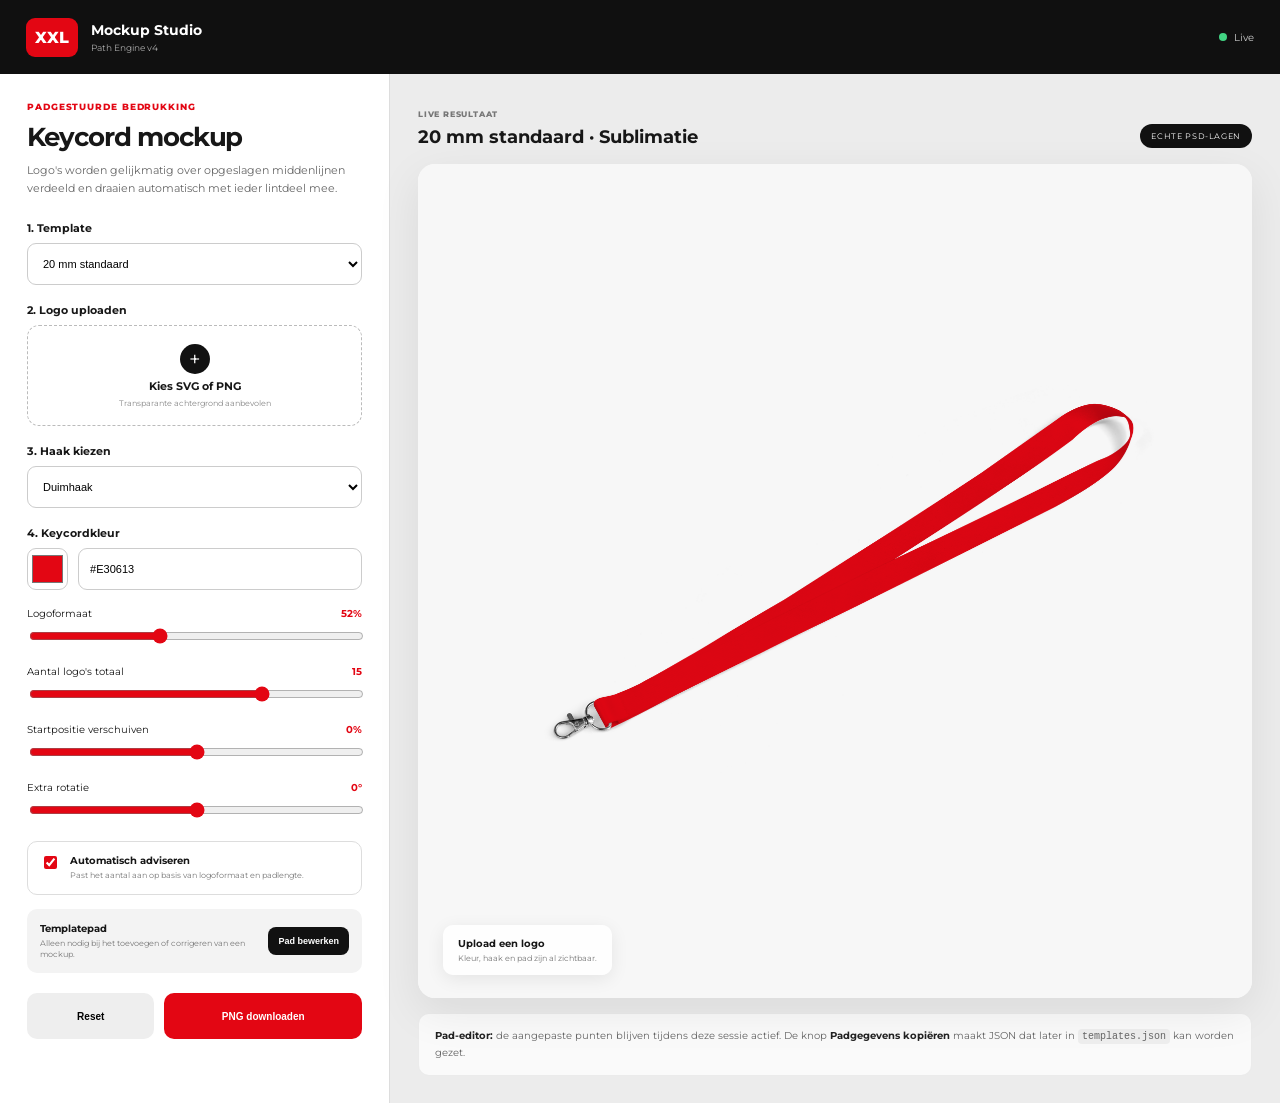
==== index.html @ 366a6222 "Add files via upload" ====
<!doctype html>
<html lang="nl">
<head>
  <meta charset="UTF-8">
  <meta name="viewport" content="width=device-width,initial-scale=1">
  <meta name="theme-color" content="#101010">
  <title>XXLGifts Mockup Studio</title>
  <link rel="preconnect" href="https://fonts.googleapis.com">
  <link rel="preconnect" href="https://fonts.gstatic.com" crossorigin>
  <link href="https://fonts.googleapis.com/css2?family=Montserrat:wght@400;500;600;700;800&display=swap" rel="stylesheet">
  <link rel="stylesheet" href="styles.css">
</head>
<body>
<header class="topbar">
  <div class="brandmark">XXL</div>
  <div class="brandcopy"><strong>Mockup Studio</strong><span>Path Engine v4</span></div>
  <div class="live"><i></i> Live</div>
</header>

<main class="workspace">
  <aside class="controls">
    <p class="eyebrow">Padgestuurde bedrukking</p>
    <h1>Keycord mockup</h1>
    <p class="intro">Logo's worden gelijkmatig over opgeslagen middenlijnen verdeeld en draaien automatisch met ieder lintdeel mee.</p>

    <label class="title">1. Template</label>
    <select id="template"></select>

    <label class="title">2. Logo uploaden</label>
    <label class="upload">
      <span class="plus">+</span>
      <b id="filename">Kies SVG of PNG</b>
      <small>Transparante achtergrond aanbevolen</small>
      <input id="logoInput" type="file" accept=".svg,.png,.jpg,.jpeg,.webp,image/*">
    </label>

    <label class="title">3. Haak kiezen</label>
    <select id="hook"></select>

    <label class="title">4. Keycordkleur</label>
    <div class="colorrow">
      <input id="color" type="color" value="#e30613">
      <input id="hex" value="#E30613" maxlength="7">
    </div>

    <label class="range-label"><span>Logoformaat</span><b id="sizeValue">52%</b></label>
    <input id="size" type="range" min="25" max="95" value="52">

    <label class="range-label"><span>Aantal logo's totaal</span><b id="countValue">12</b></label>
    <input id="logoCount" type="range" min="3" max="20" value="12">

    <label class="range-label"><span>Startpositie verschuiven</span><b id="offsetValue">0%</b></label>
    <input id="offset" type="range" min="-45" max="45" value="0">

    <label class="range-label"><span>Extra rotatie</span><b id="rotationValue">0°</b></label>
    <input id="rotation" type="range" min="-15" max="15" value="0">

    <label class="checkrow">
      <input id="autoCount" type="checkbox" checked>
      <span><b>Automatisch adviseren</b><small>Past het aantal aan op basis van logoformaat en padlengte.</small></span>
    </label>

    <div class="editorbox">
      <div>
        <b>Templatepad</b>
        <small>Alleen nodig bij het toevoegen of corrigeren van een mockup.</small>
      </div>
      <button id="editPath" type="button">Pad bewerken</button>
    </div>

    <div id="editorControls" class="editor-controls hidden">
      <label class="title">Lintdeel</label>
      <select id="pathSelect"></select>
      <div class="editor-actions">
        <button id="undoPoint" type="button">Laatste punt weg</button>
        <button id="clearPath" type="button">Pad leegmaken</button>
      </div>
      <button id="savePath" class="save-path" type="button">Pad gereed</button>
      <p>Klik op de preview om punten te zetten. Sleep een bestaand punt om het te verplaatsen.</p>
    </div>

    <div class="actions">
      <button id="reset" class="secondary">Reset</button>
      <button id="download" class="primary">PNG downloaden</button>
    </div>
  </aside>

  <section class="preview">
    <div class="previewhead">
      <div><small>LIVE RESULTAAT</small><h2 id="previewTitle">Template laden…</h2></div>
      <span id="modeBadge">ECHTE PSD-LAGEN</span>
    </div>
    <div id="stage" class="stage">
      <canvas id="canvas"></canvas>
      <div id="empty"><b>Upload een logo</b><small>Kleur, haak en pad zijn al zichtbaar.</small></div>
      <div id="loading">Mockup laden…</div>
      <div id="editorHint" class="editor-hint hidden">Klik over het midden van het lint · sleep punten om te corrigeren</div>
    </div>
    <div class="note"><b>Pad-editor:</b> de aangepaste punten blijven tijdens deze sessie actief. De knop <b>Padgegevens kopiëren</b> maakt JSON dat later in <code>templates.json</code> kan worden gezet.</div>
    <button id="copyPath" class="copy-path hidden" type="button">Padgegevens kopiëren</button>
  </section>
</main>
<script src="app.js"></script>
</body>
</html>
---- styles.css ----
*{box-sizing:border-box}body{margin:0;background:#ececec;color:#171717;font-family:Montserrat,Arial,sans-serif}.topbar{height:74px;background:#101010;color:#fff;display:flex;align-items:center;padding:0 26px;gap:13px}.brandmark{background:#e30613;border-radius:9px;padding:10px 9px;font-weight:800}.brandcopy{display:flex;flex-direction:column;gap:3px}.brandcopy strong{font-size:14px}.brandcopy span{font-size:9px;color:#aaa}.live{margin-left:auto;font-size:10px;color:#ccc;display:flex;align-items:center;gap:7px}.live i{width:8px;height:8px;border-radius:50%;background:#42d483}.workspace{display:grid;grid-template-columns:390px minmax(0,1fr);min-height:calc(100vh - 74px)}.controls{background:#fff;padding:27px;border-right:1px solid #ddd}.eyebrow{color:#e30613;font-size:9px;font-weight:800;letter-spacing:.1em;text-transform:uppercase;margin:0}h1{font-size:26px;letter-spacing:-.04em;margin:9px 0}.intro{font-size:11px;line-height:1.6;color:#666;margin:0 0 24px}.title{display:block;font-size:11px;font-weight:700;margin:18px 0 8px}.upload{height:101px;border:1.5px dashed #bbb;border-radius:12px;display:flex;position:relative;flex-direction:column;align-items:center;justify-content:center;gap:5px;cursor:pointer}.upload:hover{border-color:#e30613;background:#fff8f8}.upload input{position:absolute;inset:0;opacity:0}.upload b{font-size:11px;max-width:275px;overflow:hidden;text-overflow:ellipsis;white-space:nowrap}.upload small{font-size:8px;color:#888}.plus{width:30px;height:30px;border-radius:50%;background:#111;color:#fff;display:flex;align-items:center;justify-content:center;font-size:20px}select,.colorrow input:last-child{width:100%;height:42px;border:1px solid #ccc;border-radius:9px;background:#fff;padding:0 11px;font-size:11px}.colorrow{display:flex;gap:10px}.colorrow input[type=color]{width:48px;height:42px;border:1px solid #ccc;border-radius:9px;padding:2px;background:#fff}.range-label{display:flex;justify-content:space-between;font-size:10px;margin:17px 0 6px}.range-label b{color:#e30613}input[type=range]{width:100%;accent-color:#e30613}.checkrow{display:flex;align-items:flex-start;gap:10px;margin-top:19px;padding:12px;border:1px solid #ddd;border-radius:10px}.checkrow input{margin-top:2px;accent-color:#e30613}.checkrow span{display:flex;flex-direction:column;gap:3px}.checkrow b{font-size:10px}.checkrow small{font-size:8px;line-height:1.45;color:#777}.editorbox{display:flex;align-items:center;justify-content:space-between;gap:12px;margin-top:14px;padding:13px;background:#f3f3f3;border-radius:10px}.editorbox>div{display:flex;flex-direction:column;gap:3px}.editorbox b{font-size:10px}.editorbox small{font-size:8px;line-height:1.4;color:#777}.editorbox button,.editor-actions button,.save-path,.copy-path{border:0;border-radius:8px;font-size:9px;font-weight:800;cursor:pointer}.editorbox button{background:#111;color:#fff;padding:9px 10px;white-space:nowrap}.editor-controls{margin-top:10px;padding:13px;border:1px solid #ddd;border-radius:10px}.editor-controls .title{margin-top:0}.editor-actions{display:grid;grid-template-columns:1fr 1fr;gap:7px;margin-top:8px}.editor-actions button{padding:9px;background:#eee}.save-path{width:100%;margin-top:8px;padding:10px;background:#e30613;color:#fff}.editor-controls p{font-size:8px;line-height:1.45;color:#777;margin:9px 0 0}.hidden{display:none!important}.actions{display:grid;grid-template-columns:1fr 1.55fr;gap:10px;margin-top:20px}.actions button{height:46px;border:0;border-radius:10px;font-size:10px;font-weight:800;cursor:pointer}.secondary{background:#eee}.primary{background:#e30613;color:#fff}.preview{padding:28px;min-width:0}.previewhead{display:flex;align-items:end;justify-content:space-between;margin-bottom:16px}.previewhead small{font-size:8px;color:#777;font-weight:800;letter-spacing:.1em}.previewhead h2{font-size:18px;margin:5px 0 0}.previewhead>span{background:#111;color:#fff;border-radius:99px;padding:7px 11px;font-size:8px;letter-spacing:.08em}.stage{position:relative;background:#f6f6f6;border-radius:17px;overflow:hidden;box-shadow:0 14px 45px rgba(0,0,0,.08);aspect-ratio:1/1;touch-action:none}.stage.editing{outline:3px solid #e30613;outline-offset:3px}.stage canvas{width:100%;height:100%;display:block}.stage #empty{position:absolute;left:25px;bottom:23px;background:rgba(255,255,255,.9);padding:12px 15px;border-radius:10px;display:flex;flex-direction:column;gap:3px;box-shadow:0 4px 18px rgba(0,0,0,.08)}#empty b{font-size:10px}#empty small{font-size:8px;color:#777}#loading{position:absolute;inset:0;display:flex;align-items:center;justify-content:center;background:#f4f4f4;font-size:11px;font-weight:700}.editor-hint{position:absolute;top:15px;left:50%;transform:translateX(-50%);background:#e30613;color:#fff;padding:9px 12px;border-radius:99px;font-size:8px;font-weight:700;white-space:nowrap}.note{margin-top:15px;background:rgba(255,255,255,.72);border:1px solid rgba(0,0,0,.06);border-radius:11px;padding:14px 16px;font-size:10px;line-height:1.6;color:#666}.note b{color:#222}.note code{font-family:monospace;background:#eee;padding:2px 4px;border-radius:4px}.copy-path{margin-top:10px;padding:11px 14px;background:#111;color:#fff}@media(max-width:850px){.workspace{grid-template-columns:1fr}.controls{border-right:0}.preview{padding:18px}.topbar{height:68px}.workspace{min-height:calc(100vh - 68px)}}
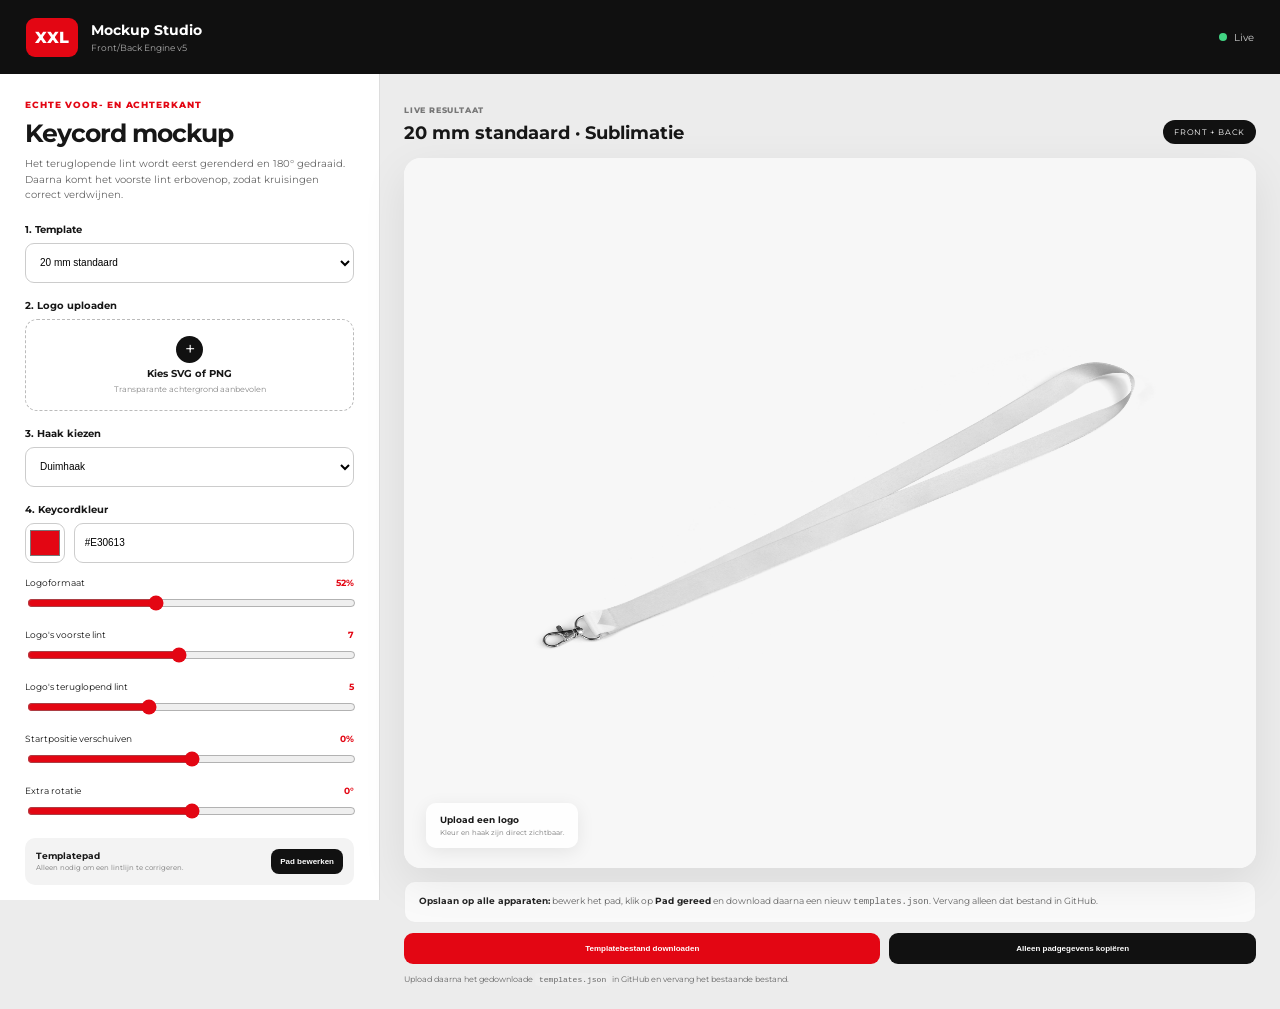
==== commit ec581476: "Add files via upload" ====
--- a/index.html
+++ b/index.html
@@ -13,15 +13,15 @@
 <body>
 <header class="topbar">
   <div class="brandmark">XXL</div>
-  <div class="brandcopy"><strong>Mockup Studio</strong><span>Path Engine v4</span></div>
+  <div class="brandcopy"><strong>Mockup Studio</strong><span>Front/Back Engine v5</span></div>
   <div class="live"><i></i> Live</div>
 </header>
 
 <main class="workspace">
   <aside class="controls">
-    <p class="eyebrow">Padgestuurde bedrukking</p>
+    <p class="eyebrow">Echte voor- en achterkant</p>
     <h1>Keycord mockup</h1>
-    <p class="intro">Logo's worden gelijkmatig over opgeslagen middenlijnen verdeeld en draaien automatisch met ieder lintdeel mee.</p>
+    <p class="intro">Het teruglopende lint wordt eerst gerenderd en 180° gedraaid. Daarna komt het voorste lint erbovenop, zodat kruisingen correct verdwijnen.</p>
 
     <label class="title">1. Template</label>
     <select id="template"></select>
@@ -46,8 +46,11 @@
     <label class="range-label"><span>Logoformaat</span><b id="sizeValue">52%</b></label>
     <input id="size" type="range" min="25" max="95" value="52">
 
-    <label class="range-label"><span>Aantal logo's totaal</span><b id="countValue">12</b></label>
-    <input id="logoCount" type="range" min="3" max="20" value="12">
+    <label class="range-label"><span>Logo's voorste lint</span><b id="frontCountValue">7</b></label>
+    <input id="frontCount" type="range" min="1" max="14" value="7">
+
+    <label class="range-label"><span>Logo's teruglopend lint</span><b id="backCountValue">5</b></label>
+    <input id="backCount" type="range" min="1" max="12" value="5">
 
     <label class="range-label"><span>Startpositie verschuiven</span><b id="offsetValue">0%</b></label>
     <input id="offset" type="range" min="-45" max="45" value="0">
@@ -55,16 +58,8 @@
     <label class="range-label"><span>Extra rotatie</span><b id="rotationValue">0°</b></label>
     <input id="rotation" type="range" min="-15" max="15" value="0">
 
-    <label class="checkrow">
-      <input id="autoCount" type="checkbox" checked>
-      <span><b>Automatisch adviseren</b><small>Past het aantal aan op basis van logoformaat en padlengte.</small></span>
-    </label>
-
     <div class="editorbox">
-      <div>
-        <b>Templatepad</b>
-        <small>Alleen nodig bij het toevoegen of corrigeren van een mockup.</small>
-      </div>
+      <div><b>Templatepad</b><small>Alleen nodig om een lintlijn te corrigeren.</small></div>
       <button id="editPath" type="button">Pad bewerken</button>
     </div>
 
@@ -76,7 +71,7 @@
         <button id="clearPath" type="button">Pad leegmaken</button>
       </div>
       <button id="savePath" class="save-path" type="button">Pad gereed</button>
-      <p>Klik op de preview om punten te zetten. Sleep een bestaand punt om het te verplaatsen.</p>
+      <p>Klik in de preview om punten toe te voegen. Sleep een bestaand punt om het te verplaatsen.</p>
     </div>
 
     <div class="actions">
@@ -88,16 +83,20 @@
   <section class="preview">
     <div class="previewhead">
       <div><small>LIVE RESULTAAT</small><h2 id="previewTitle">Template laden…</h2></div>
-      <span id="modeBadge">ECHTE PSD-LAGEN</span>
+      <span id="modeBadge">FRONT + BACK</span>
     </div>
     <div id="stage" class="stage">
       <canvas id="canvas"></canvas>
-      <div id="empty"><b>Upload een logo</b><small>Kleur, haak en pad zijn al zichtbaar.</small></div>
+      <div id="empty"><b>Upload een logo</b><small>Kleur en haak zijn direct zichtbaar.</small></div>
       <div id="loading">Mockup laden…</div>
-      <div id="editorHint" class="editor-hint hidden">Klik over het midden van het lint · sleep punten om te corrigeren</div>
+      <div id="editorHint" class="editor-hint hidden">Klik over het midden van het lint · sleep om te corrigeren</div>
     </div>
-    <div class="note"><b>Pad-editor:</b> de aangepaste punten blijven tijdens deze sessie actief. De knop <b>Padgegevens kopiëren</b> maakt JSON dat later in <code>templates.json</code> kan worden gezet.</div>
-    <button id="copyPath" class="copy-path hidden" type="button">Padgegevens kopiëren</button>
+    <div class="note"><b>Opslaan op alle apparaten:</b> bewerk het pad, klik op <b>Pad gereed</b> en download daarna een nieuw <code>templates.json</code>. Vervang alleen dat bestand in GitHub.</div>
+    <div id="saveTools" class="save-tools hidden">
+      <button id="downloadTemplate" class="download-template" type="button">Templatebestand downloaden</button>
+      <button id="copyPath" class="copy-path" type="button">Alleen padgegevens kopiëren</button>
+      <small>Upload daarna het gedownloade <code>templates.json</code> in GitHub en vervang het bestaande bestand.</small>
+    </div>
   </section>
 </main>
 <script src="app.js"></script>
--- a/styles.css
+++ b/styles.css
@@ -1 +1,7 @@
-*{box-sizing:border-box}body{margin:0;background:#ececec;color:#171717;font-family:Montserrat,Arial,sans-serif}.topbar{height:74px;background:#101010;color:#fff;display:flex;align-items:center;padding:0 26px;gap:13px}.brandmark{background:#e30613;border-radius:9px;padding:10px 9px;font-weight:800}.brandcopy{display:flex;flex-direction:column;gap:3px}.brandcopy strong{font-size:14px}.brandcopy span{font-size:9px;color:#aaa}.live{margin-left:auto;font-size:10px;color:#ccc;display:flex;align-items:center;gap:7px}.live i{width:8px;height:8px;border-radius:50%;background:#42d483}.workspace{display:grid;grid-template-columns:390px minmax(0,1fr);min-height:calc(100vh - 74px)}.controls{background:#fff;padding:27px;border-right:1px solid #ddd}.eyebrow{color:#e30613;font-size:9px;font-weight:800;letter-spacing:.1em;text-transform:uppercase;margin:0}h1{font-size:26px;letter-spacing:-.04em;margin:9px 0}.intro{font-size:11px;line-height:1.6;color:#666;margin:0 0 24px}.title{display:block;font-size:11px;font-weight:700;margin:18px 0 8px}.upload{height:101px;border:1.5px dashed #bbb;border-radius:12px;display:flex;position:relative;flex-direction:column;align-items:center;justify-content:center;gap:5px;cursor:pointer}.upload:hover{border-color:#e30613;background:#fff8f8}.upload input{position:absolute;inset:0;opacity:0}.upload b{font-size:11px;max-width:275px;overflow:hidden;text-overflow:ellipsis;white-space:nowrap}.upload small{font-size:8px;color:#888}.plus{width:30px;height:30px;border-radius:50%;background:#111;color:#fff;display:flex;align-items:center;justify-content:center;font-size:20px}select,.colorrow input:last-child{width:100%;height:42px;border:1px solid #ccc;border-radius:9px;background:#fff;padding:0 11px;font-size:11px}.colorrow{display:flex;gap:10px}.colorrow input[type=color]{width:48px;height:42px;border:1px solid #ccc;border-radius:9px;padding:2px;background:#fff}.range-label{display:flex;justify-content:space-between;font-size:10px;margin:17px 0 6px}.range-label b{color:#e30613}input[type=range]{width:100%;accent-color:#e30613}.checkrow{display:flex;align-items:flex-start;gap:10px;margin-top:19px;padding:12px;border:1px solid #ddd;border-radius:10px}.checkrow input{margin-top:2px;accent-color:#e30613}.checkrow span{display:flex;flex-direction:column;gap:3px}.checkrow b{font-size:10px}.checkrow small{font-size:8px;line-height:1.45;color:#777}.editorbox{display:flex;align-items:center;justify-content:space-between;gap:12px;margin-top:14px;padding:13px;background:#f3f3f3;border-radius:10px}.editorbox>div{display:flex;flex-direction:column;gap:3px}.editorbox b{font-size:10px}.editorbox small{font-size:8px;line-height:1.4;color:#777}.editorbox button,.editor-actions button,.save-path,.copy-path{border:0;border-radius:8px;font-size:9px;font-weight:800;cursor:pointer}.editorbox button{background:#111;color:#fff;padding:9px 10px;white-space:nowrap}.editor-controls{margin-top:10px;padding:13px;border:1px solid #ddd;border-radius:10px}.editor-controls .title{margin-top:0}.editor-actions{display:grid;grid-template-columns:1fr 1fr;gap:7px;margin-top:8px}.editor-actions button{padding:9px;background:#eee}.save-path{width:100%;margin-top:8px;padding:10px;background:#e30613;color:#fff}.editor-controls p{font-size:8px;line-height:1.45;color:#777;margin:9px 0 0}.hidden{display:none!important}.actions{display:grid;grid-template-columns:1fr 1.55fr;gap:10px;margin-top:20px}.actions button{height:46px;border:0;border-radius:10px;font-size:10px;font-weight:800;cursor:pointer}.secondary{background:#eee}.primary{background:#e30613;color:#fff}.preview{padding:28px;min-width:0}.previewhead{display:flex;align-items:end;justify-content:space-between;margin-bottom:16px}.previewhead small{font-size:8px;color:#777;font-weight:800;letter-spacing:.1em}.previewhead h2{font-size:18px;margin:5px 0 0}.previewhead>span{background:#111;color:#fff;border-radius:99px;padding:7px 11px;font-size:8px;letter-spacing:.08em}.stage{position:relative;background:#f6f6f6;border-radius:17px;overflow:hidden;box-shadow:0 14px 45px rgba(0,0,0,.08);aspect-ratio:1/1;touch-action:none}.stage.editing{outline:3px solid #e30613;outline-offset:3px}.stage canvas{width:100%;height:100%;display:block}.stage #empty{position:absolute;left:25px;bottom:23px;background:rgba(255,255,255,.9);padding:12px 15px;border-radius:10px;display:flex;flex-direction:column;gap:3px;box-shadow:0 4px 18px rgba(0,0,0,.08)}#empty b{font-size:10px}#empty small{font-size:8px;color:#777}#loading{position:absolute;inset:0;display:flex;align-items:center;justify-content:center;background:#f4f4f4;font-size:11px;font-weight:700}.editor-hint{position:absolute;top:15px;left:50%;transform:translateX(-50%);background:#e30613;color:#fff;padding:9px 12px;border-radius:99px;font-size:8px;font-weight:700;white-space:nowrap}.note{margin-top:15px;background:rgba(255,255,255,.72);border:1px solid rgba(0,0,0,.06);border-radius:11px;padding:14px 16px;font-size:10px;line-height:1.6;color:#666}.note b{color:#222}.note code{font-family:monospace;background:#eee;padding:2px 4px;border-radius:4px}.copy-path{margin-top:10px;padding:11px 14px;background:#111;color:#fff}@media(max-width:850px){.workspace{grid-template-columns:1fr}.controls{border-right:0}.preview{padding:18px}.topbar{height:68px}.workspace{min-height:calc(100vh - 68px)}}+*{box-sizing:border-box}body{margin:0;background:#ececec;color:#171717;font-family:Montserrat,Arial,sans-serif}.topbar{height:74px;background:#101010;color:#fff;display:flex;align-items:center;padding:0 26px;gap:13px}.brandmark{background:#e30613;border-radius:9px;padding:10px 9px;font-weight:800}.brandcopy{display:flex;flex-direction:column;gap:3px}.brandcopy strong{font-size:14px}.brandcopy span{font-size:9px;color:#aaa}.live{margin-left:auto;font-size:10px;color:#ccc;display:flex;align-items:center;gap:7px}.live i{width:8px;height:8px;border-radius:50%;background:#42d483}.workspace{display:grid;grid-template-columns:380px minmax(0,1fr);min-height:calc(100vh - 74px)}.controls{background:#fff;padding:25px;border-right:1px solid #ddd;max-height:calc(100vh - 74px);overflow:auto}.eyebrow{color:#e30613;font-size:9px;font-weight:800;letter-spacing:.1em;text-transform:uppercase;margin:0}h1{font-size:25px;letter-spacing:-.04em;margin:8px 0}.intro{font-size:10px;line-height:1.55;color:#666;margin:0 0 20px}.title{display:block;font-size:10px;font-weight:700;margin:16px 0 7px}.upload{height:92px;border:1.5px dashed #bbb;border-radius:12px;display:flex;position:relative;flex-direction:column;align-items:center;justify-content:center;gap:4px;cursor:pointer}.upload:hover{border-color:#e30613;background:#fff8f8}.upload input{position:absolute;inset:0;opacity:0}.upload b{font-size:10px;max-width:260px;overflow:hidden;text-overflow:ellipsis;white-space:nowrap}.upload small{font-size:8px;color:#888}.plus{width:27px;height:27px;border-radius:50%;background:#111;color:#fff;display:flex;align-items:center;justify-content:center;font-size:18px}select,.colorrow input:last-child{width:100%;height:40px;border:1px solid #ccc;border-radius:9px;background:#fff;padding:0 10px;font-size:10px}.colorrow{display:flex;gap:9px}.colorrow input[type=color]{width:46px;height:40px;border:1px solid #ccc;border-radius:9px;padding:2px;background:#fff}.range-label{display:flex;justify-content:space-between;font-size:9px;margin:14px 0 5px}.range-label b{color:#e30613}input[type=range]{width:100%;accent-color:#e30613}.editorbox{display:flex;align-items:center;justify-content:space-between;gap:10px;margin-top:15px;padding:11px;background:#f3f3f3;border-radius:10px}.editorbox>div{display:flex;flex-direction:column;gap:2px}.editorbox b{font-size:9px}.editorbox small{font-size:7px;line-height:1.4;color:#777}.editorbox button,.editor-actions button,.save-path,.copy-path{border:0;border-radius:8px;font-size:8px;font-weight:800;cursor:pointer}.editorbox button{background:#111;color:#fff;padding:8px 9px;white-space:nowrap}.editor-controls{margin-top:9px;padding:11px;border:1px solid #ddd;border-radius:10px}.editor-controls .title{margin-top:0}.editor-actions{display:grid;grid-template-columns:1fr 1fr;gap:7px;margin-top:8px}.editor-actions button{padding:8px;background:#eee}.save-path{width:100%;margin-top:7px;padding:9px;background:#e30613;color:#fff}.editor-controls p{font-size:7px;line-height:1.4;color:#777;margin:8px 0 0}.hidden{display:none!important}.actions{display:grid;grid-template-columns:1fr 1.55fr;gap:9px;margin-top:17px}.actions button{height:43px;border:0;border-radius:10px;font-size:9px;font-weight:800;cursor:pointer}.secondary{background:#eee}.primary{background:#e30613;color:#fff}.preview{padding:24px;min-width:0;display:flex;flex-direction:column;align-items:center}.previewhead,.stage,.note,.copy-path{width:min(100%,860px)}.previewhead{display:flex;align-items:end;justify-content:space-between;margin-bottom:14px}.previewhead small{font-size:8px;color:#777;font-weight:800;letter-spacing:.1em}.previewhead h2{font-size:18px;margin:5px 0 0}.previewhead>span{background:#111;color:#fff;border-radius:99px;padding:7px 11px;font-size:8px;letter-spacing:.08em}.stage{position:relative;background:#f6f6f6;border-radius:17px;overflow:hidden;box-shadow:0 14px 45px rgba(0,0,0,.08);aspect-ratio:1/1;touch-action:none;max-height:calc(100vh - 190px)}.stage.editing{outline:3px solid #e30613;outline-offset:3px}.stage canvas{width:100%;height:100%;display:block}.stage #empty{position:absolute;left:22px;bottom:20px;background:rgba(255,255,255,.9);padding:11px 14px;border-radius:10px;display:flex;flex-direction:column;gap:3px;box-shadow:0 4px 18px rgba(0,0,0,.08)}#empty b{font-size:9px}#empty small{font-size:7px;color:#777}#loading{position:absolute;inset:0;display:flex;align-items:center;justify-content:center;background:#f4f4f4;font-size:10px;font-weight:700}.editor-hint{position:absolute;top:14px;left:50%;transform:translateX(-50%);background:#e30613;color:#fff;padding:8px 11px;border-radius:99px;font-size:7px;font-weight:700;white-space:nowrap}.note{margin-top:13px;background:rgba(255,255,255,.72);border:1px solid rgba(0,0,0,.06);border-radius:11px;padding:12px 14px;font-size:9px;line-height:1.55;color:#666}.note b{color:#222}.copy-path{margin-top:9px;padding:10px 13px;background:#111;color:#fff}@media(max-width:950px){.workspace{grid-template-columns:350px minmax(0,1fr)}}@media(max-width:780px){.workspace{grid-template-columns:1fr}.controls{border-right:0;max-height:none}.preview{padding:18px}.topbar{height:68px}.workspace{min-height:calc(100vh - 68px)}.stage{max-height:none}}
+.save-tools{width:min(100%,860px);margin-top:10px;display:grid;grid-template-columns:1.3fr 1fr;gap:9px;align-items:center}
+.save-tools small{grid-column:1/-1;font-size:8px;color:#666;line-height:1.5}
+.download-template,.copy-path{border:0;border-radius:9px;padding:11px 13px;font-size:8px;font-weight:800;cursor:pointer}
+.download-template{background:#e30613;color:#fff}.copy-path{background:#111;color:#fff;margin-top:0}
+.save-tools code{font-family:monospace;background:#eee;padding:2px 4px;border-radius:4px}
+@media(max-width:620px){.save-tools{grid-template-columns:1fr}}
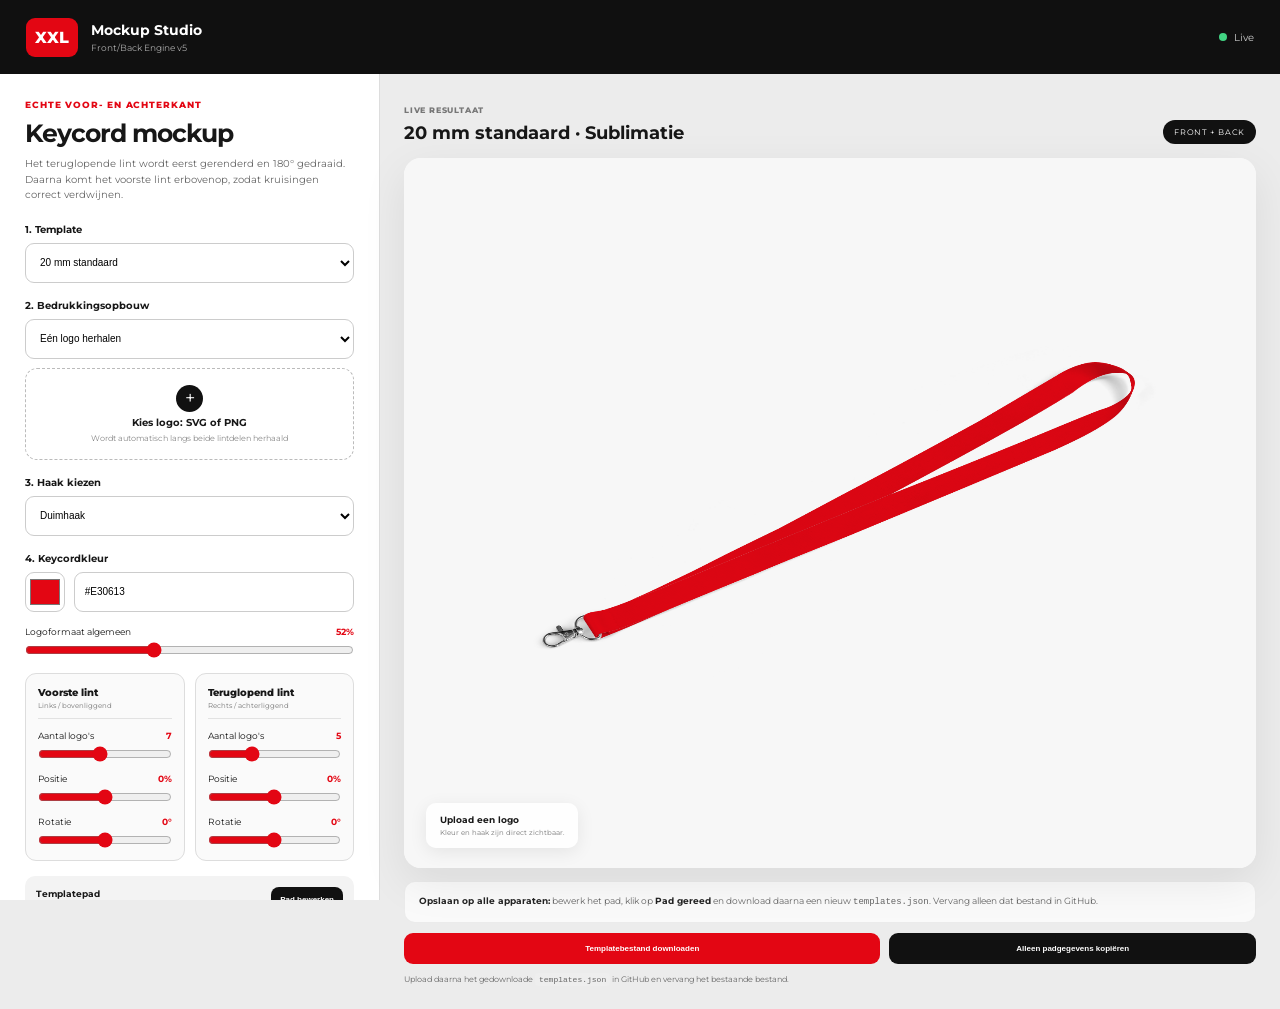
==== commit 5cdfcad0: "Add files via upload" ====
--- a/index.html
+++ b/index.html
@@ -26,13 +26,51 @@
     <label class="title">1. Template</label>
     <select id="template"></select>
 
-    <label class="title">2. Logo uploaden</label>
-    <label class="upload">
-      <span class="plus">+</span>
-      <b id="filename">Kies SVG of PNG</b>
-      <small>Transparante achtergrond aanbevolen</small>
-      <input id="logoInput" type="file" accept=".svg,.png,.jpg,.jpeg,.webp,image/*">
-    </label>
+    <label class="title">2. Bedrukkingsopbouw</label>
+    <select id="designMode">
+      <option value="repeat">Eén logo herhalen</option>
+      <option value="separate">Voorste en teruglopende lint apart</option>
+      <option value="continuous">Volledig doorlopend ontwerp</option>
+    </select>
+
+    <div id="repeatUpload" class="mode-panel">
+      <label class="upload">
+        <span class="plus">+</span>
+        <b id="filename">Kies logo: SVG of PNG</b>
+        <small>Wordt automatisch langs beide lintdelen herhaald</small>
+        <input id="logoInput" type="file" accept=".svg,.png,.jpg,.jpeg,.webp,image/*">
+      </label>
+    </div>
+
+    <div id="separateUploads" class="mode-panel hidden">
+      <div class="dual-upload">
+        <label class="upload compact-upload">
+          <span class="plus">+</span>
+          <b id="frontFilename">Ontwerp voorste lint</b>
+          <small>Logo, tekst of lijntekening</small>
+          <input id="frontDesignInput" type="file" accept=".svg,.png,.jpg,.jpeg,.webp,image/*">
+        </label>
+        <label class="upload compact-upload">
+          <span class="plus">+</span>
+          <b id="backFilename">Ontwerp teruglopend lint</b>
+          <small>Mag volledig anders zijn</small>
+          <input id="backDesignInput" type="file" accept=".svg,.png,.jpg,.jpeg,.webp,image/*">
+        </label>
+      </div>
+    </div>
+
+    <div id="continuousUpload" class="mode-panel hidden">
+      <label class="upload">
+        <span class="plus">+</span>
+        <b id="continuousFilename">Kies volledige lijntekening</b>
+        <small>Langwerpige SVG of PNG aanbevolen</small>
+        <input id="continuousDesignInput" type="file" accept=".svg,.png,.jpg,.jpeg,.webp,image/*">
+      </label>
+      <label class="checkrow continuous-check">
+        <input id="repeatContinuous" type="checkbox">
+        <span><b>Ontwerp herhalen</b><small>Uit = één ontwerp over de volledige zichtbare lengte.</small></span>
+      </label>
+    </div>
 
     <label class="title">3. Haak kiezen</label>
     <select id="hook"></select>
@@ -43,20 +81,55 @@
       <input id="hex" value="#E30613" maxlength="7">
     </div>
 
-    <label class="range-label"><span>Logoformaat</span><b id="sizeValue">52%</b></label>
-    <input id="size" type="range" min="25" max="95" value="52">
+    <label class="range-label"><span>Logoformaat algemeen</span><b id="sizeValue">52%</b></label>
+    <input id="size" class="full-range" type="range" min="25" max="95" value="52">
 
-    <label class="range-label"><span>Logo's voorste lint</span><b id="frontCountValue">7</b></label>
-    <input id="frontCount" type="range" min="1" max="14" value="7">
+    <div class="side-grid">
+      <section class="side-card">
+        <div class="side-title">
+          <span>Voorste lint</span>
+          <small>Links / bovenliggend</small>
+        </div>
 
-    <label class="range-label"><span>Logo's teruglopend lint</span><b id="backCountValue">5</b></label>
-    <input id="backCount" type="range" min="1" max="12" value="5">
+        <label class="range-label"><span>Aantal logo's</span><b id="frontCountValue">7</b></label>
+        <input id="frontCount" class="full-range" type="range" min="1" max="14" value="7">
 
-    <label class="range-label"><span>Startpositie verschuiven</span><b id="offsetValue">0%</b></label>
-    <input id="offset" type="range" min="-45" max="45" value="0">
+        <label class="range-label"><span>Positie</span><b id="frontOffsetValue">0%</b></label>
+        <input id="frontOffset" class="full-range" type="range" min="-45" max="45" value="0">
 
-    <label class="range-label"><span>Extra rotatie</span><b id="rotationValue">0°</b></label>
-    <input id="rotation" type="range" min="-15" max="15" value="0">
+        <label class="range-label"><span>Rotatie</span><b id="frontRotationValue">0°</b></label>
+        <input id="frontRotation" class="full-range" type="range" min="-25" max="25" value="0">
+      </section>
+
+      <section class="side-card">
+        <div class="side-title">
+          <span>Teruglopend lint</span>
+          <small>Rechts / achterliggend</small>
+        </div>
+
+        <label class="range-label"><span>Aantal logo's</span><b id="backCountValue">5</b></label>
+        <input id="backCount" class="full-range" type="range" min="1" max="14" value="5">
+
+        <label class="range-label"><span>Positie</span><b id="backOffsetValue">0%</b></label>
+        <input id="backOffset" class="full-range" type="range" min="-45" max="45" value="0">
+
+        <label class="range-label"><span>Rotatie</span><b id="backRotationValue">0°</b></label>
+        <input id="backRotation" class="full-range" type="range" min="-25" max="25" value="0">
+      </section>
+    </div>
+
+    <div id="continuousControls" class="continuous-controls hidden">
+      <label class="range-label"><span>Schaal doorlopend ontwerp</span><b id="continuousScaleValue">100%</b></label>
+      <input id="continuousScale" class="full-range" type="range" min="40" max="220" value="100">
+
+      <label class="range-label"><span>Ontwerp verschuiven</span><b id="continuousOffsetValue">0%</b></label>
+      <input id="continuousOffset" class="full-range" type="range" min="-100" max="100" value="0">
+
+      <label class="checkrow">
+        <input id="flipBackContinuous" type="checkbox" checked>
+        <span><b>Teruglopend lint omkeren</b><small>Zorgt dat de illustratie op de achterzijde natuurlijk doorloopt.</small></span>
+      </label>
+    </div>
 
     <div class="editorbox">
       <div><b>Templatepad</b><small>Alleen nodig om een lintlijn te corrigeren.</small></div>
--- a/styles.css
+++ b/styles.css
@@ -5,3 +5,30 @@
 .download-template{background:#e30613;color:#fff}.copy-path{background:#111;color:#fff;margin-top:0}
 .save-tools code{font-family:monospace;background:#eee;padding:2px 4px;border-radius:4px}
 @media(max-width:620px){.save-tools{grid-template-columns:1fr}}
+
+.full-range{display:block;width:100%;margin:0}
+.side-grid{display:grid;grid-template-columns:1fr 1fr;gap:10px;margin-top:15px}
+.side-card{padding:12px;border:1px solid #ddd;border-radius:11px;background:#fafafa;min-width:0}
+.side-title{display:flex;flex-direction:column;gap:2px;padding-bottom:8px;border-bottom:1px solid #e2e2e2;margin-bottom:8px}
+.side-title span{font-size:10px;font-weight:800}
+.side-title small{font-size:7px;color:#777}
+.side-card .range-label{margin-top:11px}
+.side-card input[type=range]{width:100%;min-width:0}
+@media(max-width:1120px) and (min-width:781px){
+  .side-grid{grid-template-columns:1fr}
+}
+@media(max-width:520px){
+  .side-grid{grid-template-columns:1fr}
+}
+
+.mode-panel{margin-top:9px}
+.dual-upload{display:grid;grid-template-columns:1fr 1fr;gap:9px}
+.compact-upload{height:104px;padding:8px;text-align:center}
+.compact-upload b{max-width:135px}
+.continuous-check{margin-top:9px}
+.continuous-controls{margin-top:12px;padding:12px;border:1px solid #ddd;border-radius:11px;background:#fafafa}
+.continuous-controls .checkrow{margin-top:14px;background:#fff}
+@media(max-width:520px){
+  .dual-upload{grid-template-columns:1fr}
+  .compact-upload b{max-width:260px}
+}
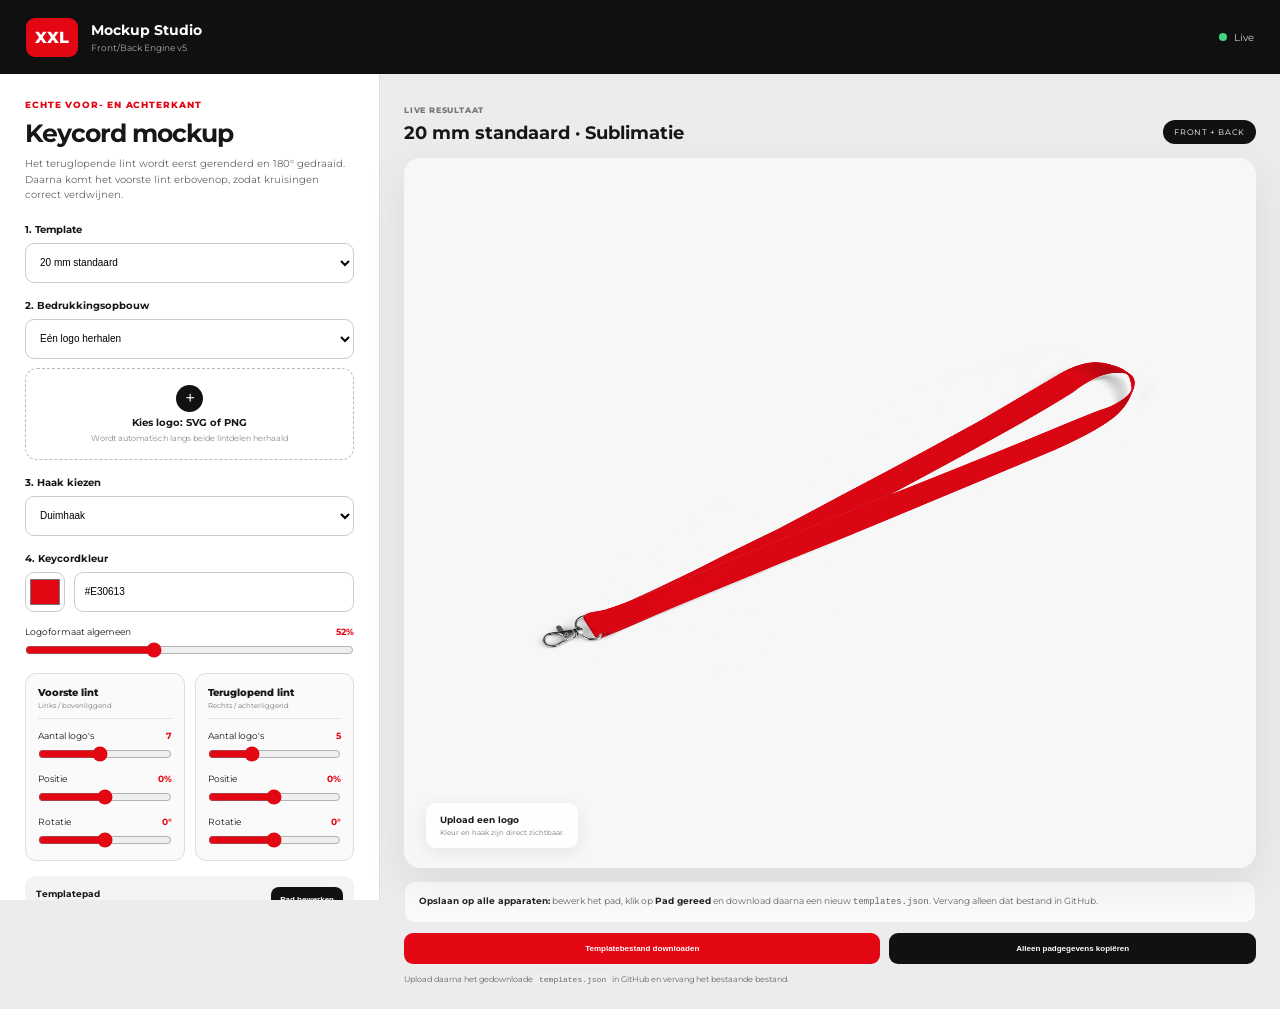
==== commit e75de5b6: "Add files via upload" ====
(no text change in the page or its own stylesheets)
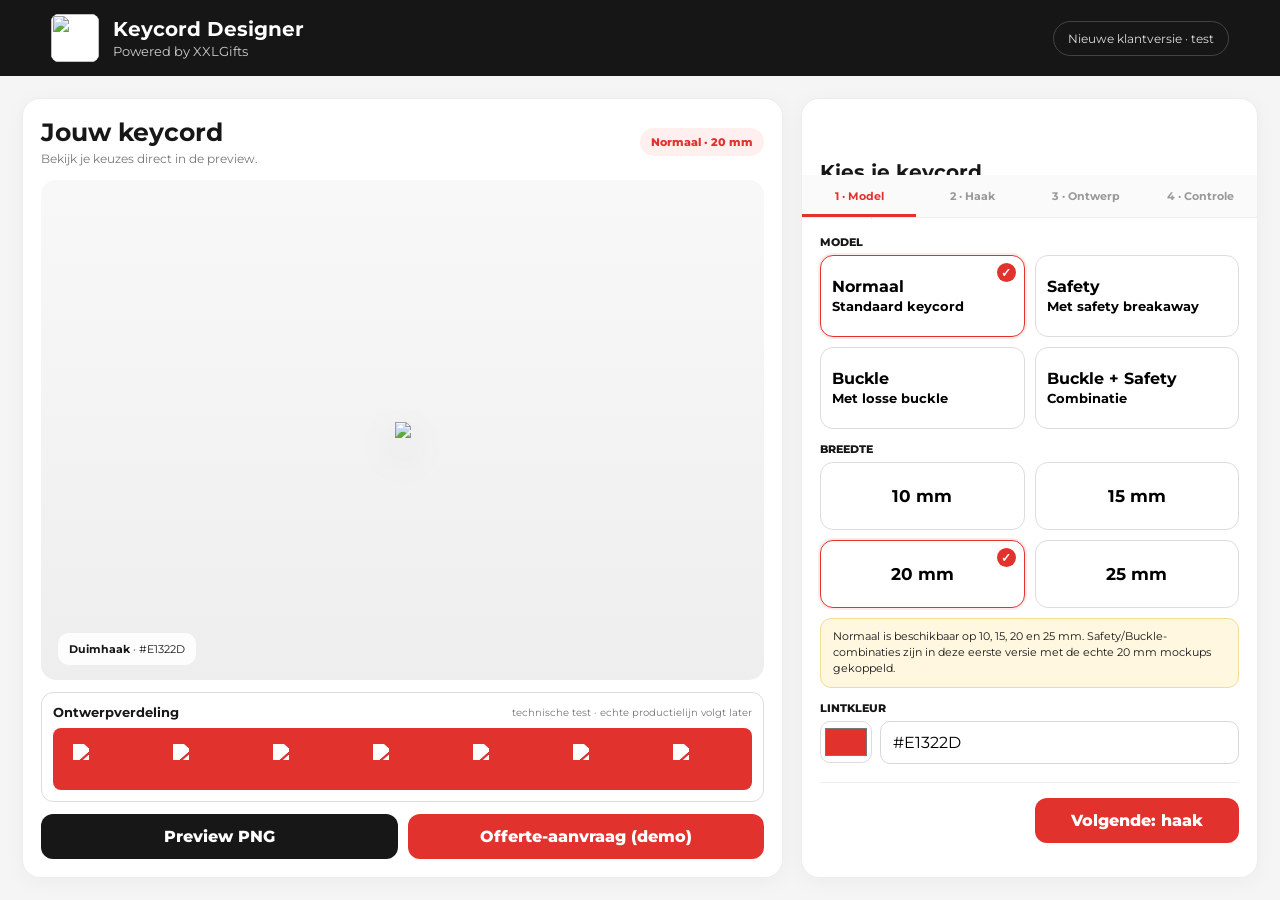
==== commit 622e642d: "Add files via upload" ====
--- a/index.html
+++ b/index.html
@@ -1,177 +1,223 @@
 <!doctype html>
 <html lang="nl">
 <head>
-  <meta charset="UTF-8">
-  <meta name="viewport" content="width=device-width,initial-scale=1">
-  <meta name="theme-color" content="#101010">
-  <title>XXLGifts Mockup Studio</title>
-  <link rel="preconnect" href="https://fonts.googleapis.com">
-  <link rel="preconnect" href="https://fonts.gstatic.com" crossorigin>
-  <link href="https://fonts.googleapis.com/css2?family=Montserrat:wght@400;500;600;700;800&display=swap" rel="stylesheet">
-  <link rel="stylesheet" href="styles.css">
+<meta charset="utf-8">
+<meta name="viewport" content="width=device-width,initial-scale=1">
+<title>XXLGifts Keycord Editor</title>
+<style>
+@import url('https://fonts.googleapis.com/css2?family=Montserrat:wght@400;500;600;700;800&display=swap');
+:root{--red:#e1322d;--black:#161616;--green:#34a853;--muted:#777;--line:#e7e7e7;--bg:#f5f5f5}
+*{box-sizing:border-box} body{margin:0;font-family:Montserrat,Arial,sans-serif;color:#171717;background:var(--bg)}
+button,input,select,textarea{font:inherit}
+.top{height:76px;background:#161616;color:white;display:flex;align-items:center;justify-content:space-between;padding:0 4vw;position:sticky;top:0;z-index:50}
+.brand{display:flex;align-items:center;gap:14px} .brand img{width:48px;height:48px;object-fit:contain;background:#fff;border-radius:8px}
+.brand strong{font-size:20px} .brand small{display:block;color:#ccc;margin-top:2px}
+.top-actions{display:flex;gap:10px} .pill{border:1px solid #444;border-radius:999px;padding:9px 14px;font-size:12px;color:#ddd}
+.shell{max-width:1500px;margin:auto;display:grid;grid-template-columns:minmax(520px,1.25fr) minmax(440px,.75fr);gap:18px;padding:22px}
+.preview-card,.panel{background:white;border-radius:18px;box-shadow:0 4px 22px #0000000a;border:1px solid #ededed}
+.preview-card{padding:18px;position:sticky;top:98px;height:calc(100vh - 120px);display:flex;flex-direction:column}
+.preview-head{display:flex;align-items:center;justify-content:space-between;gap:12px} h1{font-size:25px;margin:0} .preview-head p{margin:4px 0 0;color:#777;font-size:12px}
+.step-chip{background:#fff0ef;color:var(--red);font-size:11px;font-weight:800;padding:7px 11px;border-radius:999px}
+.mock-stage{flex:1;min-height:420px;margin-top:14px;background:linear-gradient(180deg,#f8f8f8,#eee);border-radius:15px;position:relative;display:grid;place-items:center;overflow:hidden}
+.mock-stage img.keycord{max-height:88%;max-width:70%;object-fit:contain;filter:drop-shadow(0 16px 18px #0002)}
+.logo-overlay{position:absolute;left:50%;top:42%;transform:translate(-50%,-50%);max-width:115px;max-height:70px;object-fit:contain;pointer-events:none}
+.mock-caption{position:absolute;left:16px;bottom:14px;background:#ffffffdd;border:1px solid #eee;border-radius:12px;padding:9px 11px;font-size:11px;backdrop-filter:blur(8px)}
+.productline{margin-top:12px;background:#fff;border:1px solid #ddd;border-radius:12px;padding:11px}
+.productline-head{display:flex;justify-content:space-between;gap:10px;align-items:center;margin-bottom:8px} .productline-head b{font-size:13px} .productline-head span{font-size:10px;color:#777}
+.strip{height:62px;border-radius:8px;background:#e1322d;display:flex;align-items:center;overflow:hidden;padding:0 20px;gap:28px}
+.strip .repeat{height:32px;min-width:72px;object-fit:contain;filter:brightness(0) invert(1)}
+.preview-actions{display:grid;grid-template-columns:1fr 1fr;gap:10px;margin-top:12px} .btn{border:0;border-radius:12px;padding:13px 15px;font-weight:800;cursor:pointer}
+.btn.primary{background:var(--red);color:white} .btn.dark{background:#171717;color:white} .btn.light{background:#f1f1f1;color:#222}
+.panel{padding:0;overflow:hidden} .steps{display:flex;border-bottom:1px solid #eee;background:#fafafa;position:sticky;top:76px;z-index:20}
+.step{flex:1;padding:14px 8px;border:0;background:none;font-weight:700;color:#999;cursor:pointer;font-size:11px} .step.active{color:var(--red);box-shadow:inset 0 -3px var(--red)}
+.content{padding:18px;max-height:calc(100vh - 140px);overflow:auto} .section{display:none} .section.active{display:block}
+.section h2{font-size:20px;margin:0 0 5px} .lead{font-size:12px;color:#777;margin:0 0 16px}
+.choice-grid{display:grid;grid-template-columns:repeat(2,minmax(0,1fr));gap:10px}
+.choice-card{position:relative;min-height:82px;border:1px solid #ddd;border-radius:13px;background:#fff;padding:11px;text-align:left;cursor:pointer;display:flex;align-items:center;gap:10px;font-weight:700}
+.choice-card:hover{border-color:#aaa} .choice-card.selected{border-color:var(--red);box-shadow:0 0 0 2px #e1322d18}
+.choice-card i{display:none;position:absolute;right:8px;top:7px;background:var(--red);color:white;border-radius:50%;width:19px;height:19px;font-style:normal;text-align:center;font-size:12px;line-height:19px}
+.choice-card.selected i{display:block} .thumb{width:58px;height:58px;border-radius:10px;background:#f5f5f5;display:grid;place-items:center;overflow:hidden;flex:none}
+.thumb img{width:100%;height:100%;object-fit:contain}
+.width-card{min-height:68px;justify-content:center;text-align:center;font-size:17px}
+.field{margin:13px 0} label{display:block;font-size:11px;font-weight:800;margin-bottom:6px}
+.input-row{display:grid;grid-template-columns:52px 1fr;gap:8px} input[type=color]{width:52px;height:42px;padding:2px;border:1px solid #ddd;border-radius:10px;background:#fff}
+input[type=text],input[type=number],select,textarea{width:100%;padding:11px 12px;border:1px solid #d8d8d8;border-radius:10px;background:white}
+.range-row{display:grid;grid-template-columns:1fr 70px;gap:10px;align-items:center} input[type=range]{width:100%;accent-color:var(--red)}
+.upload{border:2px dashed #d4d4d4;border-radius:13px;padding:18px;text-align:center;background:#fafafa} .upload input{width:100%;margin-top:10px}
+.access-grid{display:grid;grid-template-columns:1fr 1fr;gap:10px} .access-card{min-height:105px}
+.nav{display:grid;grid-template-columns:1fr 1fr;gap:10px;margin-top:18px;border-top:1px solid #eee;padding-top:15px}
+.summary{display:grid;gap:10px} .sumrow{display:flex;justify-content:space-between;gap:14px;padding:10px 0;border-bottom:1px solid #eee;font-size:12px}
+.info{background:#fff7df;border:1px solid #f2dd96;border-radius:11px;padding:10px 12px;font-size:11px;line-height:1.45}
+.tech-editor{background:#fafafa;border:1px solid #e5e5e5;border-radius:13px;padding:12px} .mini-title{font-weight:800;font-size:12px;margin-bottom:8px}
+@media(max-width:980px){.shell{grid-template-columns:1fr;padding:10px}.preview-card{position:relative;top:auto;height:auto;min-height:620px}.content{max-height:none}.steps{top:76px}}
+</style>
 </head>
 <body>
-<header class="topbar">
-  <div class="brandmark">XXL</div>
-  <div class="brandcopy"><strong>Mockup Studio</strong><span>Front/Back Engine v5</span></div>
-  <div class="live"><i></i> Live</div>
+<header class="top">
+  <div class="brand"><img src="assets/branding/xxlgifts-logo.png"><div><strong>Keycord Designer</strong><small>Powered by XXLGifts</small></div></div>
+  <div class="top-actions"><span class="pill">Nieuwe klantversie · test</span></div>
 </header>
-
-<main class="workspace">
-  <aside class="controls">
-    <p class="eyebrow">Echte voor- en achterkant</p>
-    <h1>Keycord mockup</h1>
-    <p class="intro">Het teruglopende lint wordt eerst gerenderd en 180° gedraaid. Daarna komt het voorste lint erbovenop, zodat kruisingen correct verdwijnen.</p>
-
-    <label class="title">1. Template</label>
-    <select id="template"></select>
-
-    <label class="title">2. Bedrukkingsopbouw</label>
-    <select id="designMode">
-      <option value="repeat">Eén logo herhalen</option>
-      <option value="separate">Voorste en teruglopende lint apart</option>
-      <option value="continuous">Volledig doorlopend ontwerp</option>
-    </select>
-
-    <div id="repeatUpload" class="mode-panel">
-      <label class="upload">
-        <span class="plus">+</span>
-        <b id="filename">Kies logo: SVG of PNG</b>
-        <small>Wordt automatisch langs beide lintdelen herhaald</small>
-        <input id="logoInput" type="file" accept=".svg,.png,.jpg,.jpeg,.webp,image/*">
-      </label>
-    </div>
-
-    <div id="separateUploads" class="mode-panel hidden">
-      <div class="dual-upload">
-        <label class="upload compact-upload">
-          <span class="plus">+</span>
-          <b id="frontFilename">Ontwerp voorste lint</b>
-          <small>Logo, tekst of lijntekening</small>
-          <input id="frontDesignInput" type="file" accept=".svg,.png,.jpg,.jpeg,.webp,image/*">
-        </label>
-        <label class="upload compact-upload">
-          <span class="plus">+</span>
-          <b id="backFilename">Ontwerp teruglopend lint</b>
-          <small>Mag volledig anders zijn</small>
-          <input id="backDesignInput" type="file" accept=".svg,.png,.jpg,.jpeg,.webp,image/*">
-        </label>
-      </div>
-    </div>
-
-    <div id="continuousUpload" class="mode-panel hidden">
-      <label class="upload">
-        <span class="plus">+</span>
-        <b id="continuousFilename">Kies volledige lijntekening</b>
-        <small>Langwerpige SVG of PNG aanbevolen</small>
-        <input id="continuousDesignInput" type="file" accept=".svg,.png,.jpg,.jpeg,.webp,image/*">
-      </label>
-      <label class="checkrow continuous-check">
-        <input id="repeatContinuous" type="checkbox">
-        <span><b>Ontwerp herhalen</b><small>Uit = één ontwerp over de volledige zichtbare lengte.</small></span>
-      </label>
-    </div>
-
-    <label class="title">3. Haak kiezen</label>
-    <select id="hook"></select>
-
-    <label class="title">4. Keycordkleur</label>
-    <div class="colorrow">
-      <input id="color" type="color" value="#e30613">
-      <input id="hex" value="#E30613" maxlength="7">
-    </div>
-
-    <label class="range-label"><span>Logoformaat algemeen</span><b id="sizeValue">52%</b></label>
-    <input id="size" class="full-range" type="range" min="25" max="95" value="52">
-
-    <div class="side-grid">
-      <section class="side-card">
-        <div class="side-title">
-          <span>Voorste lint</span>
-          <small>Links / bovenliggend</small>
+<main class="shell">
+<section class="preview-card">
+  <div class="preview-head"><div><h1>Jouw keycord</h1><p>Bekijk je keuzes direct in de preview.</p></div><span class="step-chip" id="previewVariant">Normaal · 20 mm</span></div>
+  <div class="mock-stage">
+    <img id="mockImg" class="keycord" src="assets/mockups/20mm-Keycord-DEF.png">
+    <img id="logoOverlay" class="logo-overlay" style="display:none">
+    <div class="mock-caption"><b id="captionHook">Duimhaak</b> · <span id="captionColor">#E1322D</span></div>
+  </div>
+  <div class="productline">
+    <div class="productline-head"><b>Ontwerpverdeling</b><span>technische test · echte productielijn volgt later</span></div>
+    <div id="strip" class="strip"></div>
+  </div>
+  <div class="preview-actions"><button class="btn dark" id="downloadPreview">Preview PNG</button><button class="btn primary" id="requestDemo">Offerte-aanvraag (demo)</button></div>
+</section>
+
+<aside class="panel">
+  <div class="steps">
+    <button class="step active" data-step="1">1 · Model</button>
+    <button class="step" data-step="2">2 · Haak</button>
+    <button class="step" data-step="3">3 · Ontwerp</button>
+    <button class="step" data-step="4">4 · Controle</button>
+  </div>
+  <div class="content">
+    <section class="section active" data-section="1">
+      <h2>Kies je keycord</h2><p class="lead">Eerst het model en de breedte. Daarna bouwen we hem visueel verder op.</p>
+      <div class="field"><label>MODEL</label>
+        <div class="choice-grid" id="variantGrid">
+          <button class="choice-card selected" data-variant="normal"><span><b>Normaal</b><br><small>Standaard keycord</small></span><i>✓</i></button>
+          <button class="choice-card" data-variant="safety"><span><b>Safety</b><br><small>Met safety breakaway</small></span><i>✓</i></button>
+          <button class="choice-card" data-variant="buckle"><span><b>Buckle</b><br><small>Met losse buckle</small></span><i>✓</i></button>
+          <button class="choice-card" data-variant="buckleSafety"><span><b>Buckle + Safety</b><br><small>Combinatie</small></span><i>✓</i></button>
         </div>
-
-        <label class="range-label"><span>Aantal logo's</span><b id="frontCountValue">7</b></label>
-        <input id="frontCount" class="full-range" type="range" min="1" max="14" value="7">
-
-        <label class="range-label"><span>Positie</span><b id="frontOffsetValue">0%</b></label>
-        <input id="frontOffset" class="full-range" type="range" min="-45" max="45" value="0">
-
-        <label class="range-label"><span>Rotatie</span><b id="frontRotationValue">0°</b></label>
-        <input id="frontRotation" class="full-range" type="range" min="-25" max="25" value="0">
-      </section>
-
-      <section class="side-card">
-        <div class="side-title">
-          <span>Teruglopend lint</span>
-          <small>Rechts / achterliggend</small>
+      </div>
+      <div class="field"><label>BREEDTE</label>
+        <div class="choice-grid" id="widthGrid">
+          <button class="choice-card width-card" data-width="10">10 mm<i>✓</i></button>
+          <button class="choice-card width-card" data-width="15">15 mm<i>✓</i></button>
+          <button class="choice-card width-card selected" data-width="20">20 mm<i>✓</i></button>
+          <button class="choice-card width-card" data-width="25">25 mm<i>✓</i></button>
         </div>
-
-        <label class="range-label"><span>Aantal logo's</span><b id="backCountValue">5</b></label>
-        <input id="backCount" class="full-range" type="range" min="1" max="14" value="5">
-
-        <label class="range-label"><span>Positie</span><b id="backOffsetValue">0%</b></label>
-        <input id="backOffset" class="full-range" type="range" min="-45" max="45" value="0">
-
-        <label class="range-label"><span>Rotatie</span><b id="backRotationValue">0°</b></label>
-        <input id="backRotation" class="full-range" type="range" min="-25" max="25" value="0">
-      </section>
-    </div>
-
-    <div id="continuousControls" class="continuous-controls hidden">
-      <label class="range-label"><span>Schaal doorlopend ontwerp</span><b id="continuousScaleValue">100%</b></label>
-      <input id="continuousScale" class="full-range" type="range" min="40" max="220" value="100">
-
-      <label class="range-label"><span>Ontwerp verschuiven</span><b id="continuousOffsetValue">0%</b></label>
-      <input id="continuousOffset" class="full-range" type="range" min="-100" max="100" value="0">
-
-      <label class="checkrow">
-        <input id="flipBackContinuous" type="checkbox" checked>
-        <span><b>Teruglopend lint omkeren</b><small>Zorgt dat de illustratie op de achterzijde natuurlijk doorloopt.</small></span>
-      </label>
-    </div>
-
-    <div class="editorbox">
-      <div><b>Templatepad</b><small>Alleen nodig om een lintlijn te corrigeren.</small></div>
-      <button id="editPath" type="button">Pad bewerken</button>
-    </div>
-
-    <div id="editorControls" class="editor-controls hidden">
-      <label class="title">Lintdeel</label>
-      <select id="pathSelect"></select>
-      <div class="editor-actions">
-        <button id="undoPoint" type="button">Laatste punt weg</button>
-        <button id="clearPath" type="button">Pad leegmaken</button>
-      </div>
-      <button id="savePath" class="save-path" type="button">Pad gereed</button>
-      <p>Klik in de preview om punten toe te voegen. Sleep een bestaand punt om het te verplaatsen.</p>
-    </div>
-
-    <div class="actions">
-      <button id="reset" class="secondary">Reset</button>
-      <button id="download" class="primary">PNG downloaden</button>
-    </div>
-  </aside>
-
-  <section class="preview">
-    <div class="previewhead">
-      <div><small>LIVE RESULTAAT</small><h2 id="previewTitle">Template laden…</h2></div>
-      <span id="modeBadge">FRONT + BACK</span>
-    </div>
-    <div id="stage" class="stage">
-      <canvas id="canvas"></canvas>
-      <div id="empty"><b>Upload een logo</b><small>Kleur en haak zijn direct zichtbaar.</small></div>
-      <div id="loading">Mockup laden…</div>
-      <div id="editorHint" class="editor-hint hidden">Klik over het midden van het lint · sleep om te corrigeren</div>
-    </div>
-    <div class="note"><b>Opslaan op alle apparaten:</b> bewerk het pad, klik op <b>Pad gereed</b> en download daarna een nieuw <code>templates.json</code>. Vervang alleen dat bestand in GitHub.</div>
-    <div id="saveTools" class="save-tools hidden">
-      <button id="downloadTemplate" class="download-template" type="button">Templatebestand downloaden</button>
-      <button id="copyPath" class="copy-path" type="button">Alleen padgegevens kopiëren</button>
-      <small>Upload daarna het gedownloade <code>templates.json</code> in GitHub en vervang het bestaande bestand.</small>
-    </div>
-  </section>
+        <div class="info" id="widthNote" style="margin-top:10px">Normaal is beschikbaar op 10, 15, 20 en 25 mm. Safety/Buckle-combinaties zijn in deze eerste versie met de echte 20 mm mockups gekoppeld.</div>
+      </div>
+      <div class="field"><label>LINTKLEUR</label><div class="input-row"><input type="color" id="color" value="#e1322d"><input type="text" id="hex" value="#E1322D"></div></div>
+      <div class="nav"><span></span><button class="btn primary next" data-to="2">Volgende: haak</button></div>
+    </section>
+
+    <section class="section" data-section="2">
+      <h2>Kies je haak</h2><p class="lead">Geen technische dropdowns: kies gewoon het model dat je wilt zien.</p>
+      <div class="choice-grid"><button class="choice-card hook-card" data-hook="Duimhaak">
+          <span class="thumb"><img src="assets/hooks/Duimhaak.png" alt="Duimhaak"></span>
+          <span>Duimhaak</span><i>✓</i>
+        </button>
+<button class="choice-card hook-card" data-hook="Cliphaak luxe">
+          <span class="thumb"><img src="assets/hooks/Cliphaak-Luxe.png" alt="Cliphaak luxe"></span>
+          <span>Cliphaak luxe</span><i>✓</i>
+        </button>
+<button class="choice-card hook-card" data-hook="Ovaalhaak">
+          <span class="thumb"><img src="assets/hooks/Ovaalhaak.png" alt="Ovaalhaak"></span>
+          <span>Ovaalhaak</span><i>✓</i>
+        </button>
+<button class="choice-card hook-card" data-hook="Karabijnhaak">
+          <span class="thumb"><img src="assets/hooks/Karabijnhaak.png" alt="Karabijnhaak"></span>
+          <span>Karabijnhaak</span><i>✓</i>
+        </button>
+<button class="choice-card hook-card" data-hook="J-haak">
+          <span class="thumb"><img src="assets/hooks/J-Haak.png" alt="J-haak"></span>
+          <span>J-haak</span><i>✓</i>
+        </button>
+<button class="choice-card hook-card" data-hook="Sleutelring">
+          <span class="thumb"><img src="assets/hooks/Sleutelring.png" alt="Sleutelring"></span>
+          <span>Sleutelring</span><i>✓</i>
+        </button>
+<button class="choice-card hook-card" data-hook="Krokodilclip">
+          <span class="thumb"><img src="assets/hooks/Krokodilclip.png" alt="Krokodilclip"></span>
+          <span>Krokodilclip</span><i>✓</i>
+        </button>
+<button class="choice-card hook-card" data-hook="Schuifhaak">
+          <span class="thumb"><img src="assets/hooks/Schuifhaak.png" alt="Schuifhaak"></span>
+          <span>Schuifhaak</span><i>✓</i>
+        </button>
+<button class="choice-card hook-card" data-hook="Katrol / Badgereel">
+          <span class="thumb"><img src="assets/hooks/Katrol-Badgereel.png" alt="Katrol / Badgereel"></span>
+          <span>Katrol / Badgereel</span><i>✓</i>
+        </button>
+<button class="choice-card hook-card" data-hook="Telefoonlus + Duimhaak">
+          <span class="thumb"><img src="assets/hooks/Telefoonlus+Duimhaak.png" alt="Telefoonlus + Duimhaak"></span>
+          <span>Telefoonlus + Duimhaak</span><i>✓</i>
+        </button></div>
+      <div class="field"><label>ACCESSOIRES</label>
+        <div class="access-grid">
+          <button class="choice-card access-card" data-access="Safety"><span class="thumb"><img src="assets/hooks/Safety.png"></span><span>Safety</span><i>✓</i></button>
+          <button class="choice-card access-card" data-access="Buckle"><span class="thumb"><img src="assets/hooks/Buckle.png"></span><span>Buckle</span><i>✓</i></button>
+        </div>
+      </div>
+      <div class="nav"><button class="btn light next" data-to="1">Terug</button><button class="btn primary next" data-to="3">Volgende: ontwerp</button></div>
+    </section>
+
+    <section class="section" data-section="3">
+      <h2>Maak je ontwerp</h2><p class="lead">Upload je logo en stel de herhaling in. Dit is de klantvriendelijke laag boven onze technische SVG-logica.</p>
+      <div class="upload"><b>Logo uploaden</b><br><small>PNG of SVG. SVG-groepen koppelen we later volledig aan de geavanceerde editor.</small><input type="file" id="logoInput" accept="image/*,.svg"></div>
+      <div class="field"><label>AANTAL LOGO'S</label><div class="range-row"><input id="count" type="range" min="1" max="18" value="7"><input id="countNum" type="number" min="1" max="18" value="7"></div></div>
+      <div class="field"><label>SPACING TUSSEN LOGO'S</label><div class="range-row"><input id="spacing" type="range" min="-30" max="80" value="18"><input id="spacingNum" type="number" min="-30" max="80" value="18"></div></div>
+      <div class="field"><label>LOGOGROOTTE</label><div class="range-row"><input id="logoSize" type="range" min="30" max="130" value="70"><input id="logoSizeNum" type="number" min="30" max="130" value="70"></div></div>
+      <div class="field"><label>ROTATIE</label><div class="range-row"><input id="rotation" type="range" min="-180" max="180" value="0"><input id="rotationNum" type="number" min="-180" max="180" value="0"></div></div>
+      <div class="tech-editor"><div class="mini-title">Geavanceerd ontwerp</div><div class="info">De SVG-groepering, beeldmerk/woordmerk en echte productielijn blijven voorlopig in <b>/designer-test/</b>. In een volgende stap integreren we die hier zonder de klant met technische termen lastig te vallen.</div></div>
+      <div class="nav"><button class="btn light next" data-to="2">Terug</button><button class="btn primary next" data-to="4">Controleer ontwerp</button></div>
+    </section>
+
+    <section class="section" data-section="4">
+      <h2>Controle</h2><p class="lead">Samenvatting van de keuzes die straks met een offerte-aanvraag meegaan.</p>
+      <div class="summary">
+        <div class="sumrow"><span>Model</span><b id="sumVariant">Normaal</b></div>
+        <div class="sumrow"><span>Breedte</span><b id="sumWidth">20 mm</b></div>
+        <div class="sumrow"><span>Haak</span><b id="sumHook">Duimhaak</b></div>
+        <div class="sumrow"><span>Kleur</span><b id="sumColor">#E1322D</b></div>
+        <div class="sumrow"><span>Aantal logo's</span><b id="sumCount">7</b></div>
+        <div class="sumrow"><span>Spacing</span><b id="sumSpacing">18</b></div>
+      </div>
+      <div class="info" style="margin-top:14px"><b>Demo:</b> de knop verstuurt nog niets. Voor Guus houden we straks een nette payload klaar met impressie, logo, kleur, breedte, haak, accessoires en ontwerpinstellingen.</div>
+      <div class="nav"><button class="btn light next" data-to="3">Terug</button><button class="btn primary" id="finishDemo">Offerte aanvragen (demo)</button></div>
+    </section>
+  </div>
+</aside>
 </main>
-<script src="app.js"></script>
-</body>
-</html>+<script>
+const state={variant:'normal',width:20,hook:'Duimhaak',color:'#E1322D',logo:null,count:7,spacing:18,logoSize:70,rotation:0,access:[]};
+const $=s=>document.querySelector(s), $$=s=>[...document.querySelectorAll(s)];
+function normalizeHex(v){v=(v||'').trim();if(!v.startsWith('#'))v='#'+v;if(/^#[0-9a-fA-F]{3}$/.test(v))v='#'+v.slice(1).split('').map(c=>c+c).join('');return /^#[0-9a-fA-F]{6}$/.test(v)?v.toUpperCase():null}
+function gotoStep(n){$$('.step').forEach(x=>x.classList.toggle('active',x.dataset.step==n));$$('.section').forEach(x=>x.classList.toggle('active',x.dataset.section==n));document.querySelector('.content').scrollTop=0;updateSummary()}
+$$('.step,.next').forEach(b=>b.onclick=()=>gotoStep(b.dataset.step||b.dataset.to));
+function mockFile(){
+ if(state.variant==='normal') return `assets/mockups/${state.width}mm-Keycord-DEF.png`;
+ if(state.variant==='safety') return 'assets/mockups/Keycord-Safety-DEF.png';
+ if(state.variant==='buckle') return 'assets/mockups/Keycord-Buckle-DEF.png';
+ return 'assets/mockups/Keycord-Buckle-Safety-DEF.png';
+}
+function updateMock(){
+ $('#mockImg').src=mockFile(); $('#previewVariant').textContent=`${labelVariant(state.variant)} · ${state.width} mm`;
+ $('#captionHook').textContent=state.hook; $('#captionColor').textContent=state.color;
+ if(state.logo){$('#logoOverlay').src=state.logo;$('#logoOverlay').style.display='block';$('#logoOverlay').style.width=state.logoSize+'px';$('#logoOverlay').style.transform=`translate(-50%,-50%) rotate(${state.rotation}deg)`}
+ renderStrip(); updateSummary();
+}
+function labelVariant(v){return {normal:'Normaal',safety:'Safety',buckle:'Buckle',buckleSafety:'Buckle + Safety'}[v]}
+function renderStrip(){
+ const s=$('#strip'); s.style.background=state.color; s.style.gap=(Math.max(0,state.spacing)+10)+'px';s.innerHTML='';
+ for(let i=0;i<state.count;i++){let img=document.createElement('img');img.className='repeat';if(state.logo)img.src=state.logo;else img.src='assets/branding/xxlgifts-logo.png';img.style.height=Math.max(18,state.logoSize*.42)+'px';img.style.transform=`rotate(${state.rotation}deg)`;s.appendChild(img)}
+}
+function updateSummary(){
+ $('#sumVariant').textContent=labelVariant(state.variant);$('#sumWidth').textContent=state.width+' mm';$('#sumHook').textContent=state.hook;$('#sumColor').textContent=state.color;$('#sumCount').textContent=state.count;$('#sumSpacing').textContent=state.spacing;
+}
+$$('#variantGrid .choice-card').forEach(b=>b.onclick=()=>{$$('#variantGrid .choice-card').forEach(x=>x.classList.remove('selected'));b.classList.add('selected');state.variant=b.dataset.variant;if(state.variant!=='normal'){state.width=20;$$('#widthGrid .choice-card').forEach(x=>x.classList.toggle('selected',x.dataset.width==='20'))}updateMock()});
+$$('#widthGrid .choice-card').forEach(b=>b.onclick=()=>{if(state.variant!=='normal' && b.dataset.width!=='20'){alert('Deze mockupvariant hebben we nu alleen echt op 20 mm. Normaal kan al op alle breedtes.');return}$$('#widthGrid .choice-card').forEach(x=>x.classList.remove('selected'));b.classList.add('selected');state.width=+b.dataset.width;updateMock()});
+$$('.hook-card').forEach(b=>b.onclick=()=>{$$('.hook-card').forEach(x=>x.classList.remove('selected'));b.classList.add('selected');state.hook=b.dataset.hook;updateMock()});
+$$('.access-card').forEach(b=>b.onclick=()=>{b.classList.toggle('selected');const a=b.dataset.access;if(b.classList.contains('selected')){if(!state.access.includes(a))state.access.push(a)}else state.access=state.access.filter(x=>x!==a)});
+$('#color').oninput=e=>{state.color=e.target.value.toUpperCase();$('#hex').value=state.color;updateMock()};
+$('#hex').oninput=e=>{const h=normalizeHex(e.target.value);if(h){state.color=h;$('#color').value=h;updateMock()}};
+function bindPair(range,num,key){range.oninput=e=>{state[key]=+e.target.value;num.value=e.target.value;updateMock()};num.oninput=e=>{state[key]=+e.target.value;range.value=e.target.value;updateMock()}}
+bindPair($('#count'),$('#countNum'),'count');bindPair($('#spacing'),$('#spacingNum'),'spacing');bindPair($('#logoSize'),$('#logoSizeNum'),'logoSize');bindPair($('#rotation'),$('#rotationNum'),'rotation');
+$('#logoInput').onchange=e=>{const f=e.target.files[0];if(!f)return;state.logo=URL.createObjectURL(f);updateMock()};
+$('#requestDemo').onclick=$('#finishDemo').onclick=()=>alert('Demo: nog geen mail verstuurd. De configuratie staat wel klaar om later aan de offerte-aanvraag te koppelen.');
+$('#downloadPreview').onclick=()=>alert('Preview-export wordt in de volgende versie aan de echte render gekoppeld. Voor nu blijft dit een testknop.');
+updateMock();
+</script>
+</body></html>
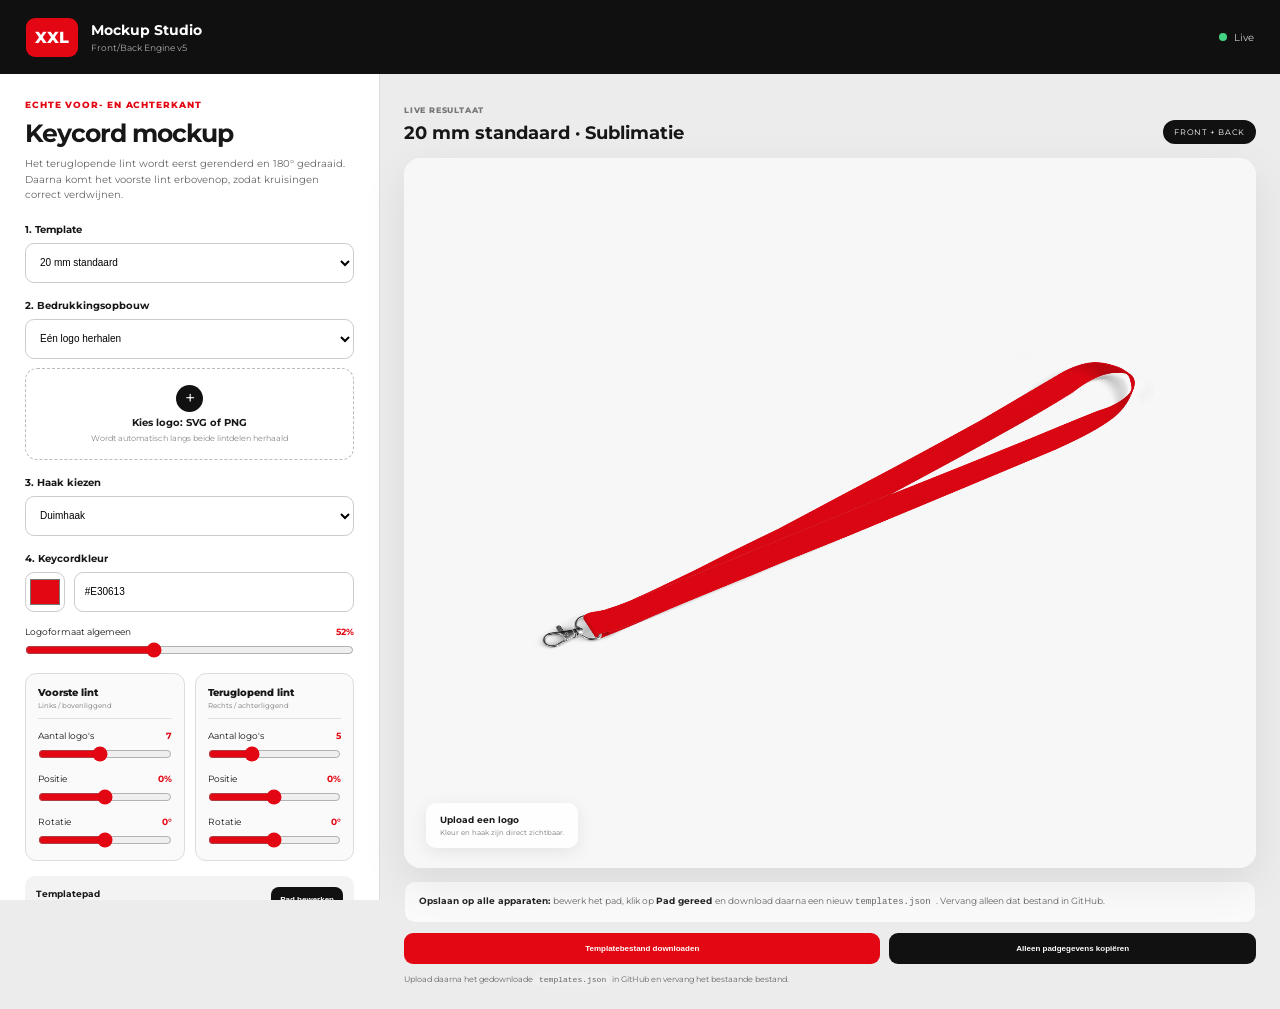
==== commit ffb73b10: "Update index.html" ====
--- a/index.html
+++ b/index.html
@@ -1,223 +1,688 @@
 <!doctype html>
 <html lang="nl">
 <head>
-<meta charset="utf-8">
-<meta name="viewport" content="width=device-width,initial-scale=1">
-<title>XXLGifts Keycord Editor</title>
-<style>
-@import url('https://fonts.googleapis.com/css2?family=Montserrat:wght@400;500;600;700;800&display=swap');
-:root{--red:#e1322d;--black:#161616;--green:#34a853;--muted:#777;--line:#e7e7e7;--bg:#f5f5f5}
-*{box-sizing:border-box} body{margin:0;font-family:Montserrat,Arial,sans-serif;color:#171717;background:var(--bg)}
-button,input,select,textarea{font:inherit}
-.top{height:76px;background:#161616;color:white;display:flex;align-items:center;justify-content:space-between;padding:0 4vw;position:sticky;top:0;z-index:50}
-.brand{display:flex;align-items:center;gap:14px} .brand img{width:48px;height:48px;object-fit:contain;background:#fff;border-radius:8px}
-.brand strong{font-size:20px} .brand small{display:block;color:#ccc;margin-top:2px}
-.top-actions{display:flex;gap:10px} .pill{border:1px solid #444;border-radius:999px;padding:9px 14px;font-size:12px;color:#ddd}
-.shell{max-width:1500px;margin:auto;display:grid;grid-template-columns:minmax(520px,1.25fr) minmax(440px,.75fr);gap:18px;padding:22px}
-.preview-card,.panel{background:white;border-radius:18px;box-shadow:0 4px 22px #0000000a;border:1px solid #ededed}
-.preview-card{padding:18px;position:sticky;top:98px;height:calc(100vh - 120px);display:flex;flex-direction:column}
-.preview-head{display:flex;align-items:center;justify-content:space-between;gap:12px} h1{font-size:25px;margin:0} .preview-head p{margin:4px 0 0;color:#777;font-size:12px}
-.step-chip{background:#fff0ef;color:var(--red);font-size:11px;font-weight:800;padding:7px 11px;border-radius:999px}
-.mock-stage{flex:1;min-height:420px;margin-top:14px;background:linear-gradient(180deg,#f8f8f8,#eee);border-radius:15px;position:relative;display:grid;place-items:center;overflow:hidden}
-.mock-stage img.keycord{max-height:88%;max-width:70%;object-fit:contain;filter:drop-shadow(0 16px 18px #0002)}
-.logo-overlay{position:absolute;left:50%;top:42%;transform:translate(-50%,-50%);max-width:115px;max-height:70px;object-fit:contain;pointer-events:none}
-.mock-caption{position:absolute;left:16px;bottom:14px;background:#ffffffdd;border:1px solid #eee;border-radius:12px;padding:9px 11px;font-size:11px;backdrop-filter:blur(8px)}
-.productline{margin-top:12px;background:#fff;border:1px solid #ddd;border-radius:12px;padding:11px}
-.productline-head{display:flex;justify-content:space-between;gap:10px;align-items:center;margin-bottom:8px} .productline-head b{font-size:13px} .productline-head span{font-size:10px;color:#777}
-.strip{height:62px;border-radius:8px;background:#e1322d;display:flex;align-items:center;overflow:hidden;padding:0 20px;gap:28px}
-.strip .repeat{height:32px;min-width:72px;object-fit:contain;filter:brightness(0) invert(1)}
-.preview-actions{display:grid;grid-template-columns:1fr 1fr;gap:10px;margin-top:12px} .btn{border:0;border-radius:12px;padding:13px 15px;font-weight:800;cursor:pointer}
-.btn.primary{background:var(--red);color:white} .btn.dark{background:#171717;color:white} .btn.light{background:#f1f1f1;color:#222}
-.panel{padding:0;overflow:hidden} .steps{display:flex;border-bottom:1px solid #eee;background:#fafafa;position:sticky;top:76px;z-index:20}
-.step{flex:1;padding:14px 8px;border:0;background:none;font-weight:700;color:#999;cursor:pointer;font-size:11px} .step.active{color:var(--red);box-shadow:inset 0 -3px var(--red)}
-.content{padding:18px;max-height:calc(100vh - 140px);overflow:auto} .section{display:none} .section.active{display:block}
-.section h2{font-size:20px;margin:0 0 5px} .lead{font-size:12px;color:#777;margin:0 0 16px}
-.choice-grid{display:grid;grid-template-columns:repeat(2,minmax(0,1fr));gap:10px}
-.choice-card{position:relative;min-height:82px;border:1px solid #ddd;border-radius:13px;background:#fff;padding:11px;text-align:left;cursor:pointer;display:flex;align-items:center;gap:10px;font-weight:700}
-.choice-card:hover{border-color:#aaa} .choice-card.selected{border-color:var(--red);box-shadow:0 0 0 2px #e1322d18}
-.choice-card i{display:none;position:absolute;right:8px;top:7px;background:var(--red);color:white;border-radius:50%;width:19px;height:19px;font-style:normal;text-align:center;font-size:12px;line-height:19px}
-.choice-card.selected i{display:block} .thumb{width:58px;height:58px;border-radius:10px;background:#f5f5f5;display:grid;place-items:center;overflow:hidden;flex:none}
-.thumb img{width:100%;height:100%;object-fit:contain}
-.width-card{min-height:68px;justify-content:center;text-align:center;font-size:17px}
-.field{margin:13px 0} label{display:block;font-size:11px;font-weight:800;margin-bottom:6px}
-.input-row{display:grid;grid-template-columns:52px 1fr;gap:8px} input[type=color]{width:52px;height:42px;padding:2px;border:1px solid #ddd;border-radius:10px;background:#fff}
-input[type=text],input[type=number],select,textarea{width:100%;padding:11px 12px;border:1px solid #d8d8d8;border-radius:10px;background:white}
-.range-row{display:grid;grid-template-columns:1fr 70px;gap:10px;align-items:center} input[type=range]{width:100%;accent-color:var(--red)}
-.upload{border:2px dashed #d4d4d4;border-radius:13px;padding:18px;text-align:center;background:#fafafa} .upload input{width:100%;margin-top:10px}
-.access-grid{display:grid;grid-template-columns:1fr 1fr;gap:10px} .access-card{min-height:105px}
-.nav{display:grid;grid-template-columns:1fr 1fr;gap:10px;margin-top:18px;border-top:1px solid #eee;padding-top:15px}
-.summary{display:grid;gap:10px} .sumrow{display:flex;justify-content:space-between;gap:14px;padding:10px 0;border-bottom:1px solid #eee;font-size:12px}
-.info{background:#fff7df;border:1px solid #f2dd96;border-radius:11px;padding:10px 12px;font-size:11px;line-height:1.45}
-.tech-editor{background:#fafafa;border:1px solid #e5e5e5;border-radius:13px;padding:12px} .mini-title{font-weight:800;font-size:12px;margin-bottom:8px}
-@media(max-width:980px){.shell{grid-template-columns:1fr;padding:10px}.preview-card{position:relative;top:auto;height:auto;min-height:620px}.content{max-height:none}.steps{top:76px}}
-</style>
+  <meta charset="UTF-8">
+  <meta name="viewport" content="width=device-width,initial-scale=1">
+  <meta name="theme-color" content="#101010">
+  <title>XXLGifts Mockup Studio</title>
+
+  <link rel="preconnect" href="https://fonts.googleapis.com">
+  <link rel="preconnect" href="https://fonts.gstatic.com" crossorigin>
+  <link href="https://fonts.googleapis.com/css2?family=Montserrat:wght@400;500;600;700;800&display=swap" rel="stylesheet">
+  <link rel="stylesheet" href="styles.css">
 </head>
+
 <body>
-<header class="top">
-  <div class="brand"><img src="assets/branding/xxlgifts-logo.png"><div><strong>Keycord Designer</strong><small>Powered by XXLGifts</small></div></div>
-  <div class="top-actions"><span class="pill">Nieuwe klantversie · test</span></div>
+<header class="topbar">
+  <div class="brandmark">XXL</div>
+  <div class="brandcopy">
+    <strong>Mockup Studio</strong>
+    <span>Front/Back Engine v5</span>
+  </div>
+  <div class="live"><i></i> Live</div>
 </header>
-<main class="shell">
-<section class="preview-card">
-  <div class="preview-head"><div><h1>Jouw keycord</h1><p>Bekijk je keuzes direct in de preview.</p></div><span class="step-chip" id="previewVariant">Normaal · 20 mm</span></div>
-  <div class="mock-stage">
-    <img id="mockImg" class="keycord" src="assets/mockups/20mm-Keycord-DEF.png">
-    <img id="logoOverlay" class="logo-overlay" style="display:none">
-    <div class="mock-caption"><b id="captionHook">Duimhaak</b> · <span id="captionColor">#E1322D</span></div>
-  </div>
-  <div class="productline">
-    <div class="productline-head"><b>Ontwerpverdeling</b><span>technische test · echte productielijn volgt later</span></div>
-    <div id="strip" class="strip"></div>
-  </div>
-  <div class="preview-actions"><button class="btn dark" id="downloadPreview">Preview PNG</button><button class="btn primary" id="requestDemo">Offerte-aanvraag (demo)</button></div>
-</section>
-
-<aside class="panel">
-  <div class="steps">
-    <button class="step active" data-step="1">1 · Model</button>
-    <button class="step" data-step="2">2 · Haak</button>
-    <button class="step" data-step="3">3 · Ontwerp</button>
-    <button class="step" data-step="4">4 · Controle</button>
-  </div>
-  <div class="content">
-    <section class="section active" data-section="1">
-      <h2>Kies je keycord</h2><p class="lead">Eerst het model en de breedte. Daarna bouwen we hem visueel verder op.</p>
-      <div class="field"><label>MODEL</label>
-        <div class="choice-grid" id="variantGrid">
-          <button class="choice-card selected" data-variant="normal"><span><b>Normaal</b><br><small>Standaard keycord</small></span><i>✓</i></button>
-          <button class="choice-card" data-variant="safety"><span><b>Safety</b><br><small>Met safety breakaway</small></span><i>✓</i></button>
-          <button class="choice-card" data-variant="buckle"><span><b>Buckle</b><br><small>Met losse buckle</small></span><i>✓</i></button>
-          <button class="choice-card" data-variant="buckleSafety"><span><b>Buckle + Safety</b><br><small>Combinatie</small></span><i>✓</i></button>
+
+<main class="workspace">
+
+  <aside class="controls">
+
+    <p class="eyebrow">Echte voor- en achterkant</p>
+
+    <h1>Keycord mockup</h1>
+
+    <p class="intro">
+      Het teruglopende lint wordt eerst gerenderd en 180° gedraaid.
+      Daarna komt het voorste lint erbovenop, zodat kruisingen correct verdwijnen.
+    </p>
+
+    <label class="title">1. Template</label>
+    <select id="template"></select>
+
+
+    <label class="title">2. Bedrukkingsopbouw</label>
+
+    <select id="designMode">
+      <option value="repeat">Eén logo herhalen</option>
+      <option value="separate">Voorste en teruglopende lint apart</option>
+      <option value="continuous">Volledig doorlopend ontwerp</option>
+    </select>
+
+
+    <div id="repeatUpload" class="mode-panel">
+
+      <label class="upload">
+
+        <span class="plus">+</span>
+
+        <b id="filename">
+          Kies logo: SVG of PNG
+        </b>
+
+        <small>
+          Wordt automatisch langs beide lintdelen herhaald
+        </small>
+
+        <input
+          id="logoInput"
+          type="file"
+          accept=".svg,.png,.jpg,.jpeg,.webp,image/*"
+        >
+
+      </label>
+
+    </div>
+
+
+    <div id="separateUploads" class="mode-panel hidden">
+
+      <div class="dual-upload">
+
+        <label class="upload compact-upload">
+
+          <span class="plus">+</span>
+
+          <b id="frontFilename">
+            Ontwerp voorste lint
+          </b>
+
+          <small>
+            Logo, tekst of lijntekening
+          </small>
+
+          <input
+            id="frontDesignInput"
+            type="file"
+            accept=".svg,.png,.jpg,.jpeg,.webp,image/*"
+          >
+
+        </label>
+
+
+        <label class="upload compact-upload">
+
+          <span class="plus">+</span>
+
+          <b id="backFilename">
+            Ontwerp teruglopend lint
+          </b>
+
+          <small>
+            Mag volledig anders zijn
+          </small>
+
+          <input
+            id="backDesignInput"
+            type="file"
+            accept=".svg,.png,.jpg,.jpeg,.webp,image/*"
+          >
+
+        </label>
+
+      </div>
+
+    </div>
+
+
+    <div id="continuousUpload" class="mode-panel hidden">
+
+      <label class="upload">
+
+        <span class="plus">+</span>
+
+        <b id="continuousFilename">
+          Kies volledige lijntekening
+        </b>
+
+        <small>
+          Langwerpige SVG of PNG aanbevolen
+        </small>
+
+        <input
+          id="continuousDesignInput"
+          type="file"
+          accept=".svg,.png,.jpg,.jpeg,.webp,image/*"
+        >
+
+      </label>
+
+
+      <label class="checkrow continuous-check">
+
+        <input
+          id="repeatContinuous"
+          type="checkbox"
+        >
+
+        <span>
+
+          <b>Ontwerp herhalen</b>
+
+          <small>
+            Uit = één ontwerp over de volledige zichtbare lengte.
+          </small>
+
+        </span>
+
+      </label>
+
+    </div>
+
+
+    <label class="title">
+      3. Haak kiezen
+    </label>
+
+    <select id="hook"></select>
+
+
+    <label class="title">
+      4. Keycordkleur
+    </label>
+
+
+    <div class="colorrow">
+
+      <input
+        id="color"
+        type="color"
+        value="#e30613"
+      >
+
+      <input
+        id="hex"
+        value="#E30613"
+        maxlength="7"
+      >
+
+    </div>
+
+
+    <label class="range-label">
+
+      <span>
+        Logoformaat algemeen
+      </span>
+
+      <b id="sizeValue">
+        52%
+      </b>
+
+    </label>
+
+
+    <input
+      id="size"
+      class="full-range"
+      type="range"
+      min="25"
+      max="95"
+      value="52"
+    >
+
+
+    <div class="side-grid">
+
+      <section class="side-card">
+
+        <div class="side-title">
+
+          <span>
+            Voorste lint
+          </span>
+
+          <small>
+            Links / bovenliggend
+          </small>
+
         </div>
+
+
+        <label class="range-label">
+
+          <span>
+            Aantal logo's
+          </span>
+
+          <b id="frontCountValue">
+            7
+          </b>
+
+        </label>
+
+
+        <input
+          id="frontCount"
+          class="full-range"
+          type="range"
+          min="1"
+          max="14"
+          value="7"
+        >
+
+
+        <label class="range-label">
+
+          <span>
+            Positie
+          </span>
+
+          <b id="frontOffsetValue">
+            0%
+          </b>
+
+        </label>
+
+
+        <input
+          id="frontOffset"
+          class="full-range"
+          type="range"
+          min="-45"
+          max="45"
+          value="0"
+        >
+
+
+        <label class="range-label">
+
+          <span>
+            Rotatie
+          </span>
+
+          <b id="frontRotationValue">
+            0°
+          </b>
+
+        </label>
+
+
+        <input
+          id="frontRotation"
+          class="full-range"
+          type="range"
+          min="-25"
+          max="25"
+          value="0"
+        >
+
+      </section>
+
+
+      <section class="side-card">
+
+        <div class="side-title">
+
+          <span>
+            Teruglopend lint
+          </span>
+
+          <small>
+            Rechts / achterliggend
+          </small>
+
+        </div>
+
+
+        <label class="range-label">
+
+          <span>
+            Aantal logo's
+          </span>
+
+          <b id="backCountValue">
+            7
+          </b>
+
+        </label>
+
+
+        <input
+          id="backCount"
+          class="full-range"
+          type="range"
+          min="1"
+          max="14"
+          value="7"
+        >
+
+
+        <label class="range-label">
+
+          <span>
+            Positie
+          </span>
+
+          <b id="backOffsetValue">
+            0%
+          </b>
+
+        </label>
+
+
+        <input
+          id="backOffset"
+          class="full-range"
+          type="range"
+          min="-45"
+          max="45"
+          value="0"
+        >
+
+
+        <label class="range-label">
+
+          <span>
+            Rotatie
+          </span>
+
+          <b id="backRotationValue">
+            0°
+          </b>
+
+        </label>
+
+
+        <input
+          id="backRotation"
+          class="full-range"
+          type="range"
+          min="-25"
+          max="25"
+          value="0"
+        >
+
+      </section>
+
+    </div>
+
+
+    <div
+      id="continuousControls"
+      class="continuous-controls hidden"
+    >
+
+      <label class="range-label">
+
+        <span>
+          Schaal doorlopend ontwerp
+        </span>
+
+        <b id="continuousScaleValue">
+          100%
+        </b>
+
+      </label>
+
+
+      <input
+        id="continuousScale"
+        class="full-range"
+        type="range"
+        min="40"
+        max="220"
+        value="100"
+      >
+
+
+      <label class="range-label">
+
+        <span>
+          Ontwerp verschuiven
+        </span>
+
+        <b id="continuousOffsetValue">
+          0%
+        </b>
+
+      </label>
+
+
+      <input
+        id="continuousOffset"
+        class="full-range"
+        type="range"
+        min="-100"
+        max="100"
+        value="0"
+      >
+
+
+      <label class="checkrow">
+
+        <input
+          id="flipBackContinuous"
+          type="checkbox"
+          checked
+        >
+
+        <span>
+
+          <b>
+            Teruglopend lint omkeren
+          </b>
+
+          <small>
+            Zorgt dat de illustratie op de achterzijde natuurlijk doorloopt.
+          </small>
+
+        </span>
+
+      </label>
+
+    </div>
+
+
+    <div class="editorbox">
+
+      <div>
+
+        <b>
+          Templatepad
+        </b>
+
+        <small>
+          Alleen nodig om een lintlijn te corrigeren.
+        </small>
+
       </div>
-      <div class="field"><label>BREEDTE</label>
-        <div class="choice-grid" id="widthGrid">
-          <button class="choice-card width-card" data-width="10">10 mm<i>✓</i></button>
-          <button class="choice-card width-card" data-width="15">15 mm<i>✓</i></button>
-          <button class="choice-card width-card selected" data-width="20">20 mm<i>✓</i></button>
-          <button class="choice-card width-card" data-width="25">25 mm<i>✓</i></button>
-        </div>
-        <div class="info" id="widthNote" style="margin-top:10px">Normaal is beschikbaar op 10, 15, 20 en 25 mm. Safety/Buckle-combinaties zijn in deze eerste versie met de echte 20 mm mockups gekoppeld.</div>
+
+      <button
+        id="editPath"
+        type="button"
+      >
+        Pad bewerken
+      </button>
+
+    </div>
+
+
+    <div
+      id="editorControls"
+      class="editor-controls hidden"
+    >
+
+      <label class="title">
+        Lintdeel
+      </label>
+
+      <select id="pathSelect"></select>
+
+
+      <div class="editor-actions">
+
+        <button
+          id="undoPoint"
+          type="button"
+        >
+          Laatste punt weg
+        </button>
+
+        <button
+          id="clearPath"
+          type="button"
+        >
+          Pad leegmaken
+        </button>
+
       </div>
-      <div class="field"><label>LINTKLEUR</label><div class="input-row"><input type="color" id="color" value="#e1322d"><input type="text" id="hex" value="#E1322D"></div></div>
-      <div class="nav"><span></span><button class="btn primary next" data-to="2">Volgende: haak</button></div>
-    </section>
-
-    <section class="section" data-section="2">
-      <h2>Kies je haak</h2><p class="lead">Geen technische dropdowns: kies gewoon het model dat je wilt zien.</p>
-      <div class="choice-grid"><button class="choice-card hook-card" data-hook="Duimhaak">
-          <span class="thumb"><img src="assets/hooks/Duimhaak.png" alt="Duimhaak"></span>
-          <span>Duimhaak</span><i>✓</i>
-        </button>
-<button class="choice-card hook-card" data-hook="Cliphaak luxe">
-          <span class="thumb"><img src="assets/hooks/Cliphaak-Luxe.png" alt="Cliphaak luxe"></span>
-          <span>Cliphaak luxe</span><i>✓</i>
-        </button>
-<button class="choice-card hook-card" data-hook="Ovaalhaak">
-          <span class="thumb"><img src="assets/hooks/Ovaalhaak.png" alt="Ovaalhaak"></span>
-          <span>Ovaalhaak</span><i>✓</i>
-        </button>
-<button class="choice-card hook-card" data-hook="Karabijnhaak">
-          <span class="thumb"><img src="assets/hooks/Karabijnhaak.png" alt="Karabijnhaak"></span>
-          <span>Karabijnhaak</span><i>✓</i>
-        </button>
-<button class="choice-card hook-card" data-hook="J-haak">
-          <span class="thumb"><img src="assets/hooks/J-Haak.png" alt="J-haak"></span>
-          <span>J-haak</span><i>✓</i>
-        </button>
-<button class="choice-card hook-card" data-hook="Sleutelring">
-          <span class="thumb"><img src="assets/hooks/Sleutelring.png" alt="Sleutelring"></span>
-          <span>Sleutelring</span><i>✓</i>
-        </button>
-<button class="choice-card hook-card" data-hook="Krokodilclip">
-          <span class="thumb"><img src="assets/hooks/Krokodilclip.png" alt="Krokodilclip"></span>
-          <span>Krokodilclip</span><i>✓</i>
-        </button>
-<button class="choice-card hook-card" data-hook="Schuifhaak">
-          <span class="thumb"><img src="assets/hooks/Schuifhaak.png" alt="Schuifhaak"></span>
-          <span>Schuifhaak</span><i>✓</i>
-        </button>
-<button class="choice-card hook-card" data-hook="Katrol / Badgereel">
-          <span class="thumb"><img src="assets/hooks/Katrol-Badgereel.png" alt="Katrol / Badgereel"></span>
-          <span>Katrol / Badgereel</span><i>✓</i>
-        </button>
-<button class="choice-card hook-card" data-hook="Telefoonlus + Duimhaak">
-          <span class="thumb"><img src="assets/hooks/Telefoonlus+Duimhaak.png" alt="Telefoonlus + Duimhaak"></span>
-          <span>Telefoonlus + Duimhaak</span><i>✓</i>
-        </button></div>
-      <div class="field"><label>ACCESSOIRES</label>
-        <div class="access-grid">
-          <button class="choice-card access-card" data-access="Safety"><span class="thumb"><img src="assets/hooks/Safety.png"></span><span>Safety</span><i>✓</i></button>
-          <button class="choice-card access-card" data-access="Buckle"><span class="thumb"><img src="assets/hooks/Buckle.png"></span><span>Buckle</span><i>✓</i></button>
-        </div>
+
+
+      <button
+        id="savePath"
+        class="save-path"
+        type="button"
+      >
+        Pad gereed
+      </button>
+
+
+      <p>
+        Klik in de preview om punten toe te voegen.
+        Sleep een bestaand punt om het te verplaatsen.
+      </p>
+
+    </div>
+
+
+    <div class="actions">
+
+      <button
+        id="reset"
+        class="secondary"
+      >
+        Reset
+      </button>
+
+      <button
+        id="download"
+        class="primary"
+      >
+        PNG downloaden
+      </button>
+
+    </div>
+
+  </aside>
+
+
+  <section class="preview">
+
+    <div class="previewhead">
+
+      <div>
+
+        <small>
+          LIVE RESULTAAT
+        </small>
+
+        <h2 id="previewTitle">
+          Template laden…
+        </h2>
+
       </div>
-      <div class="nav"><button class="btn light next" data-to="1">Terug</button><button class="btn primary next" data-to="3">Volgende: ontwerp</button></div>
-    </section>
-
-    <section class="section" data-section="3">
-      <h2>Maak je ontwerp</h2><p class="lead">Upload je logo en stel de herhaling in. Dit is de klantvriendelijke laag boven onze technische SVG-logica.</p>
-      <div class="upload"><b>Logo uploaden</b><br><small>PNG of SVG. SVG-groepen koppelen we later volledig aan de geavanceerde editor.</small><input type="file" id="logoInput" accept="image/*,.svg"></div>
-      <div class="field"><label>AANTAL LOGO'S</label><div class="range-row"><input id="count" type="range" min="1" max="18" value="7"><input id="countNum" type="number" min="1" max="18" value="7"></div></div>
-      <div class="field"><label>SPACING TUSSEN LOGO'S</label><div class="range-row"><input id="spacing" type="range" min="-30" max="80" value="18"><input id="spacingNum" type="number" min="-30" max="80" value="18"></div></div>
-      <div class="field"><label>LOGOGROOTTE</label><div class="range-row"><input id="logoSize" type="range" min="30" max="130" value="70"><input id="logoSizeNum" type="number" min="30" max="130" value="70"></div></div>
-      <div class="field"><label>ROTATIE</label><div class="range-row"><input id="rotation" type="range" min="-180" max="180" value="0"><input id="rotationNum" type="number" min="-180" max="180" value="0"></div></div>
-      <div class="tech-editor"><div class="mini-title">Geavanceerd ontwerp</div><div class="info">De SVG-groepering, beeldmerk/woordmerk en echte productielijn blijven voorlopig in <b>/designer-test/</b>. In een volgende stap integreren we die hier zonder de klant met technische termen lastig te vallen.</div></div>
-      <div class="nav"><button class="btn light next" data-to="2">Terug</button><button class="btn primary next" data-to="4">Controleer ontwerp</button></div>
-    </section>
-
-    <section class="section" data-section="4">
-      <h2>Controle</h2><p class="lead">Samenvatting van de keuzes die straks met een offerte-aanvraag meegaan.</p>
-      <div class="summary">
-        <div class="sumrow"><span>Model</span><b id="sumVariant">Normaal</b></div>
-        <div class="sumrow"><span>Breedte</span><b id="sumWidth">20 mm</b></div>
-        <div class="sumrow"><span>Haak</span><b id="sumHook">Duimhaak</b></div>
-        <div class="sumrow"><span>Kleur</span><b id="sumColor">#E1322D</b></div>
-        <div class="sumrow"><span>Aantal logo's</span><b id="sumCount">7</b></div>
-        <div class="sumrow"><span>Spacing</span><b id="sumSpacing">18</b></div>
+
+      <span id="modeBadge">
+        FRONT + BACK
+      </span>
+
+    </div>
+
+
+    <div
+      id="stage"
+      class="stage"
+    >
+
+      <canvas id="canvas"></canvas>
+
+
+      <div id="empty">
+
+        <b>
+          Upload een logo
+        </b>
+
+        <small>
+          Kleur en haak zijn direct zichtbaar.
+        </small>
+
       </div>
-      <div class="info" style="margin-top:14px"><b>Demo:</b> de knop verstuurt nog niets. Voor Guus houden we straks een nette payload klaar met impressie, logo, kleur, breedte, haak, accessoires en ontwerpinstellingen.</div>
-      <div class="nav"><button class="btn light next" data-to="3">Terug</button><button class="btn primary" id="finishDemo">Offerte aanvragen (demo)</button></div>
-    </section>
-  </div>
-</aside>
+
+
+      <div id="loading">
+        Mockup laden…
+      </div>
+
+
+      <div
+        id="editorHint"
+        class="editor-hint hidden"
+      >
+        Klik over het midden van het lint · sleep om te corrigeren
+      </div>
+
+    </div>
+
+
+    <div class="note">
+
+      <b>
+        Opslaan op alle apparaten:
+      </b>
+
+      bewerk het pad, klik op
+
+      <b>
+        Pad gereed
+      </b>
+
+      en download daarna een nieuw
+
+      <code>
+        templates.json
+      </code>.
+
+      Vervang alleen dat bestand in GitHub.
+
+    </div>
+
+
+    <div
+      id="saveTools"
+      class="save-tools hidden"
+    >
+
+      <button
+        id="downloadTemplate"
+        class="download-template"
+        type="button"
+      >
+        Templatebestand downloaden
+      </button>
+
+
+      <button
+        id="copyPath"
+        class="copy-path"
+        type="button"
+      >
+        Alleen padgegevens kopiëren
+      </button>
+
+
+      <small>
+        Upload daarna het gedownloade
+        <code>templates.json</code>
+        in GitHub en vervang het bestaande bestand.
+      </small>
+
+    </div>
+
+  </section>
+
 </main>
-<script>
-const state={variant:'normal',width:20,hook:'Duimhaak',color:'#E1322D',logo:null,count:7,spacing:18,logoSize:70,rotation:0,access:[]};
-const $=s=>document.querySelector(s), $$=s=>[...document.querySelectorAll(s)];
-function normalizeHex(v){v=(v||'').trim();if(!v.startsWith('#'))v='#'+v;if(/^#[0-9a-fA-F]{3}$/.test(v))v='#'+v.slice(1).split('').map(c=>c+c).join('');return /^#[0-9a-fA-F]{6}$/.test(v)?v.toUpperCase():null}
-function gotoStep(n){$$('.step').forEach(x=>x.classList.toggle('active',x.dataset.step==n));$$('.section').forEach(x=>x.classList.toggle('active',x.dataset.section==n));document.querySelector('.content').scrollTop=0;updateSummary()}
-$$('.step,.next').forEach(b=>b.onclick=()=>gotoStep(b.dataset.step||b.dataset.to));
-function mockFile(){
- if(state.variant==='normal') return `assets/mockups/${state.width}mm-Keycord-DEF.png`;
- if(state.variant==='safety') return 'assets/mockups/Keycord-Safety-DEF.png';
- if(state.variant==='buckle') return 'assets/mockups/Keycord-Buckle-DEF.png';
- return 'assets/mockups/Keycord-Buckle-Safety-DEF.png';
-}
-function updateMock(){
- $('#mockImg').src=mockFile(); $('#previewVariant').textContent=`${labelVariant(state.variant)} · ${state.width} mm`;
- $('#captionHook').textContent=state.hook; $('#captionColor').textContent=state.color;
- if(state.logo){$('#logoOverlay').src=state.logo;$('#logoOverlay').style.display='block';$('#logoOverlay').style.width=state.logoSize+'px';$('#logoOverlay').style.transform=`translate(-50%,-50%) rotate(${state.rotation}deg)`}
- renderStrip(); updateSummary();
-}
-function labelVariant(v){return {normal:'Normaal',safety:'Safety',buckle:'Buckle',buckleSafety:'Buckle + Safety'}[v]}
-function renderStrip(){
- const s=$('#strip'); s.style.background=state.color; s.style.gap=(Math.max(0,state.spacing)+10)+'px';s.innerHTML='';
- for(let i=0;i<state.count;i++){let img=document.createElement('img');img.className='repeat';if(state.logo)img.src=state.logo;else img.src='assets/branding/xxlgifts-logo.png';img.style.height=Math.max(18,state.logoSize*.42)+'px';img.style.transform=`rotate(${state.rotation}deg)`;s.appendChild(img)}
-}
-function updateSummary(){
- $('#sumVariant').textContent=labelVariant(state.variant);$('#sumWidth').textContent=state.width+' mm';$('#sumHook').textContent=state.hook;$('#sumColor').textContent=state.color;$('#sumCount').textContent=state.count;$('#sumSpacing').textContent=state.spacing;
-}
-$$('#variantGrid .choice-card').forEach(b=>b.onclick=()=>{$$('#variantGrid .choice-card').forEach(x=>x.classList.remove('selected'));b.classList.add('selected');state.variant=b.dataset.variant;if(state.variant!=='normal'){state.width=20;$$('#widthGrid .choice-card').forEach(x=>x.classList.toggle('selected',x.dataset.width==='20'))}updateMock()});
-$$('#widthGrid .choice-card').forEach(b=>b.onclick=()=>{if(state.variant!=='normal' && b.dataset.width!=='20'){alert('Deze mockupvariant hebben we nu alleen echt op 20 mm. Normaal kan al op alle breedtes.');return}$$('#widthGrid .choice-card').forEach(x=>x.classList.remove('selected'));b.classList.add('selected');state.width=+b.dataset.width;updateMock()});
-$$('.hook-card').forEach(b=>b.onclick=()=>{$$('.hook-card').forEach(x=>x.classList.remove('selected'));b.classList.add('selected');state.hook=b.dataset.hook;updateMock()});
-$$('.access-card').forEach(b=>b.onclick=()=>{b.classList.toggle('selected');const a=b.dataset.access;if(b.classList.contains('selected')){if(!state.access.includes(a))state.access.push(a)}else state.access=state.access.filter(x=>x!==a)});
-$('#color').oninput=e=>{state.color=e.target.value.toUpperCase();$('#hex').value=state.color;updateMock()};
-$('#hex').oninput=e=>{const h=normalizeHex(e.target.value);if(h){state.color=h;$('#color').value=h;updateMock()}};
-function bindPair(range,num,key){range.oninput=e=>{state[key]=+e.target.value;num.value=e.target.value;updateMock()};num.oninput=e=>{state[key]=+e.target.value;range.value=e.target.value;updateMock()}}
-bindPair($('#count'),$('#countNum'),'count');bindPair($('#spacing'),$('#spacingNum'),'spacing');bindPair($('#logoSize'),$('#logoSizeNum'),'logoSize');bindPair($('#rotation'),$('#rotationNum'),'rotation');
-$('#logoInput').onchange=e=>{const f=e.target.files[0];if(!f)return;state.logo=URL.createObjectURL(f);updateMock()};
-$('#requestDemo').onclick=$('#finishDemo').onclick=()=>alert('Demo: nog geen mail verstuurd. De configuratie staat wel klaar om later aan de offerte-aanvraag te koppelen.');
-$('#downloadPreview').onclick=()=>alert('Preview-export wordt in de volgende versie aan de echte render gekoppeld. Voor nu blijft dit een testknop.');
-updateMock();
-</script>
-</body></html>
+
+<script src="app.js"></script>
+
+</body>
+</html>
--- a/styles.css
+++ b/styles.css
@@ -0,0 +1,34 @@
+*{box-sizing:border-box}body{margin:0;background:#ececec;color:#171717;font-family:Montserrat,Arial,sans-serif}.topbar{height:74px;background:#101010;color:#fff;display:flex;align-items:center;padding:0 26px;gap:13px}.brandmark{background:#e30613;border-radius:9px;padding:10px 9px;font-weight:800}.brandcopy{display:flex;flex-direction:column;gap:3px}.brandcopy strong{font-size:14px}.brandcopy span{font-size:9px;color:#aaa}.live{margin-left:auto;font-size:10px;color:#ccc;display:flex;align-items:center;gap:7px}.live i{width:8px;height:8px;border-radius:50%;background:#42d483}.workspace{display:grid;grid-template-columns:380px minmax(0,1fr);min-height:calc(100vh - 74px)}.controls{background:#fff;padding:25px;border-right:1px solid #ddd;max-height:calc(100vh - 74px);overflow:auto}.eyebrow{color:#e30613;font-size:9px;font-weight:800;letter-spacing:.1em;text-transform:uppercase;margin:0}h1{font-size:25px;letter-spacing:-.04em;margin:8px 0}.intro{font-size:10px;line-height:1.55;color:#666;margin:0 0 20px}.title{display:block;font-size:10px;font-weight:700;margin:16px 0 7px}.upload{height:92px;border:1.5px dashed #bbb;border-radius:12px;display:flex;position:relative;flex-direction:column;align-items:center;justify-content:center;gap:4px;cursor:pointer}.upload:hover{border-color:#e30613;background:#fff8f8}.upload input{position:absolute;inset:0;opacity:0}.upload b{font-size:10px;max-width:260px;overflow:hidden;text-overflow:ellipsis;white-space:nowrap}.upload small{font-size:8px;color:#888}.plus{width:27px;height:27px;border-radius:50%;background:#111;color:#fff;display:flex;align-items:center;justify-content:center;font-size:18px}select,.colorrow input:last-child{width:100%;height:40px;border:1px solid #ccc;border-radius:9px;background:#fff;padding:0 10px;font-size:10px}.colorrow{display:flex;gap:9px}.colorrow input[type=color]{width:46px;height:40px;border:1px solid #ccc;border-radius:9px;padding:2px;background:#fff}.range-label{display:flex;justify-content:space-between;font-size:9px;margin:14px 0 5px}.range-label b{color:#e30613}input[type=range]{width:100%;accent-color:#e30613}.editorbox{display:flex;align-items:center;justify-content:space-between;gap:10px;margin-top:15px;padding:11px;background:#f3f3f3;border-radius:10px}.editorbox>div{display:flex;flex-direction:column;gap:2px}.editorbox b{font-size:9px}.editorbox small{font-size:7px;line-height:1.4;color:#777}.editorbox button,.editor-actions button,.save-path,.copy-path{border:0;border-radius:8px;font-size:8px;font-weight:800;cursor:pointer}.editorbox button{background:#111;color:#fff;padding:8px 9px;white-space:nowrap}.editor-controls{margin-top:9px;padding:11px;border:1px solid #ddd;border-radius:10px}.editor-controls .title{margin-top:0}.editor-actions{display:grid;grid-template-columns:1fr 1fr;gap:7px;margin-top:8px}.editor-actions button{padding:8px;background:#eee}.save-path{width:100%;margin-top:7px;padding:9px;background:#e30613;color:#fff}.editor-controls p{font-size:7px;line-height:1.4;color:#777;margin:8px 0 0}.hidden{display:none!important}.actions{display:grid;grid-template-columns:1fr 1.55fr;gap:9px;margin-top:17px}.actions button{height:43px;border:0;border-radius:10px;font-size:9px;font-weight:800;cursor:pointer}.secondary{background:#eee}.primary{background:#e30613;color:#fff}.preview{padding:24px;min-width:0;display:flex;flex-direction:column;align-items:center}.previewhead,.stage,.note,.copy-path{width:min(100%,860px)}.previewhead{display:flex;align-items:end;justify-content:space-between;margin-bottom:14px}.previewhead small{font-size:8px;color:#777;font-weight:800;letter-spacing:.1em}.previewhead h2{font-size:18px;margin:5px 0 0}.previewhead>span{background:#111;color:#fff;border-radius:99px;padding:7px 11px;font-size:8px;letter-spacing:.08em}.stage{position:relative;background:#f6f6f6;border-radius:17px;overflow:hidden;box-shadow:0 14px 45px rgba(0,0,0,.08);aspect-ratio:1/1;touch-action:none;max-height:calc(100vh - 190px)}.stage.editing{outline:3px solid #e30613;outline-offset:3px}.stage canvas{width:100%;height:100%;display:block}.stage #empty{position:absolute;left:22px;bottom:20px;background:rgba(255,255,255,.9);padding:11px 14px;border-radius:10px;display:flex;flex-direction:column;gap:3px;box-shadow:0 4px 18px rgba(0,0,0,.08)}#empty b{font-size:9px}#empty small{font-size:7px;color:#777}#loading{position:absolute;inset:0;display:flex;align-items:center;justify-content:center;background:#f4f4f4;font-size:10px;font-weight:700}.editor-hint{position:absolute;top:14px;left:50%;transform:translateX(-50%);background:#e30613;color:#fff;padding:8px 11px;border-radius:99px;font-size:7px;font-weight:700;white-space:nowrap}.note{margin-top:13px;background:rgba(255,255,255,.72);border:1px solid rgba(0,0,0,.06);border-radius:11px;padding:12px 14px;font-size:9px;line-height:1.55;color:#666}.note b{color:#222}.copy-path{margin-top:9px;padding:10px 13px;background:#111;color:#fff}@media(max-width:950px){.workspace{grid-template-columns:350px minmax(0,1fr)}}@media(max-width:780px){.workspace{grid-template-columns:1fr}.controls{border-right:0;max-height:none}.preview{padding:18px}.topbar{height:68px}.workspace{min-height:calc(100vh - 68px)}.stage{max-height:none}}
+.save-tools{width:min(100%,860px);margin-top:10px;display:grid;grid-template-columns:1.3fr 1fr;gap:9px;align-items:center}
+.save-tools small{grid-column:1/-1;font-size:8px;color:#666;line-height:1.5}
+.download-template,.copy-path{border:0;border-radius:9px;padding:11px 13px;font-size:8px;font-weight:800;cursor:pointer}
+.download-template{background:#e30613;color:#fff}.copy-path{background:#111;color:#fff;margin-top:0}
+.save-tools code{font-family:monospace;background:#eee;padding:2px 4px;border-radius:4px}
+@media(max-width:620px){.save-tools{grid-template-columns:1fr}}
+
+.full-range{display:block;width:100%;margin:0}
+.side-grid{display:grid;grid-template-columns:1fr 1fr;gap:10px;margin-top:15px}
+.side-card{padding:12px;border:1px solid #ddd;border-radius:11px;background:#fafafa;min-width:0}
+.side-title{display:flex;flex-direction:column;gap:2px;padding-bottom:8px;border-bottom:1px solid #e2e2e2;margin-bottom:8px}
+.side-title span{font-size:10px;font-weight:800}
+.side-title small{font-size:7px;color:#777}
+.side-card .range-label{margin-top:11px}
+.side-card input[type=range]{width:100%;min-width:0}
+@media(max-width:1120px) and (min-width:781px){
+  .side-grid{grid-template-columns:1fr}
+}
+@media(max-width:520px){
+  .side-grid{grid-template-columns:1fr}
+}
+
+.mode-panel{margin-top:9px}
+.dual-upload{display:grid;grid-template-columns:1fr 1fr;gap:9px}
+.compact-upload{height:104px;padding:8px;text-align:center}
+.compact-upload b{max-width:135px}
+.continuous-check{margin-top:9px}
+.continuous-controls{margin-top:12px;padding:12px;border:1px solid #ddd;border-radius:11px;background:#fafafa}
+.continuous-controls .checkrow{margin-top:14px;background:#fff}
+@media(max-width:520px){
+  .dual-upload{grid-template-columns:1fr}
+  .compact-upload b{max-width:260px}
+}
